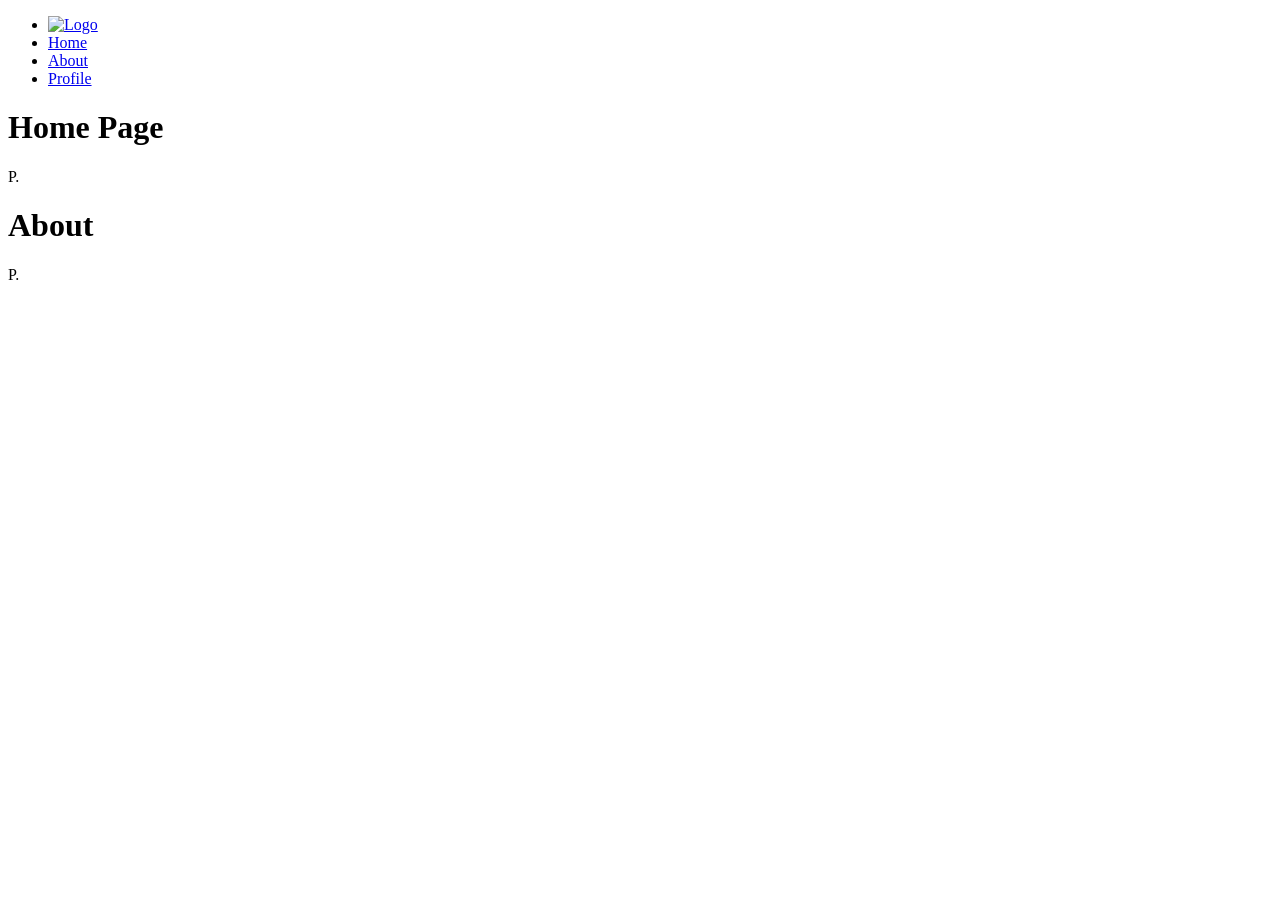
==== index.html @ 62bc52c0 "add profile" ====
<!DOCTYPE html>
<html lang="en">
<head>
    <meta charset="UTF-8">
    <meta name="viewport" content="width=device-width, initial-scale=1.0">
    <title>index</title>
</head>
<body>
    <nav>
        <ul>
            <li><a href="index.html">
                <img src="#" alt="Logo">
            </a></li>
            <li><a href="#home">Home</a></li>
            <li><a href="#about">About</a></li>
            <li><a href="profile.html">Profile</a></li>
        </ul>
    </nav>
    <div id="home">
        <h1>Home Page</h1>
        <p>P.</p>
    </div>
    <div id="about">
        <h1>About</h1>
        <p>P.</p>
    </div>
</body>
</html>
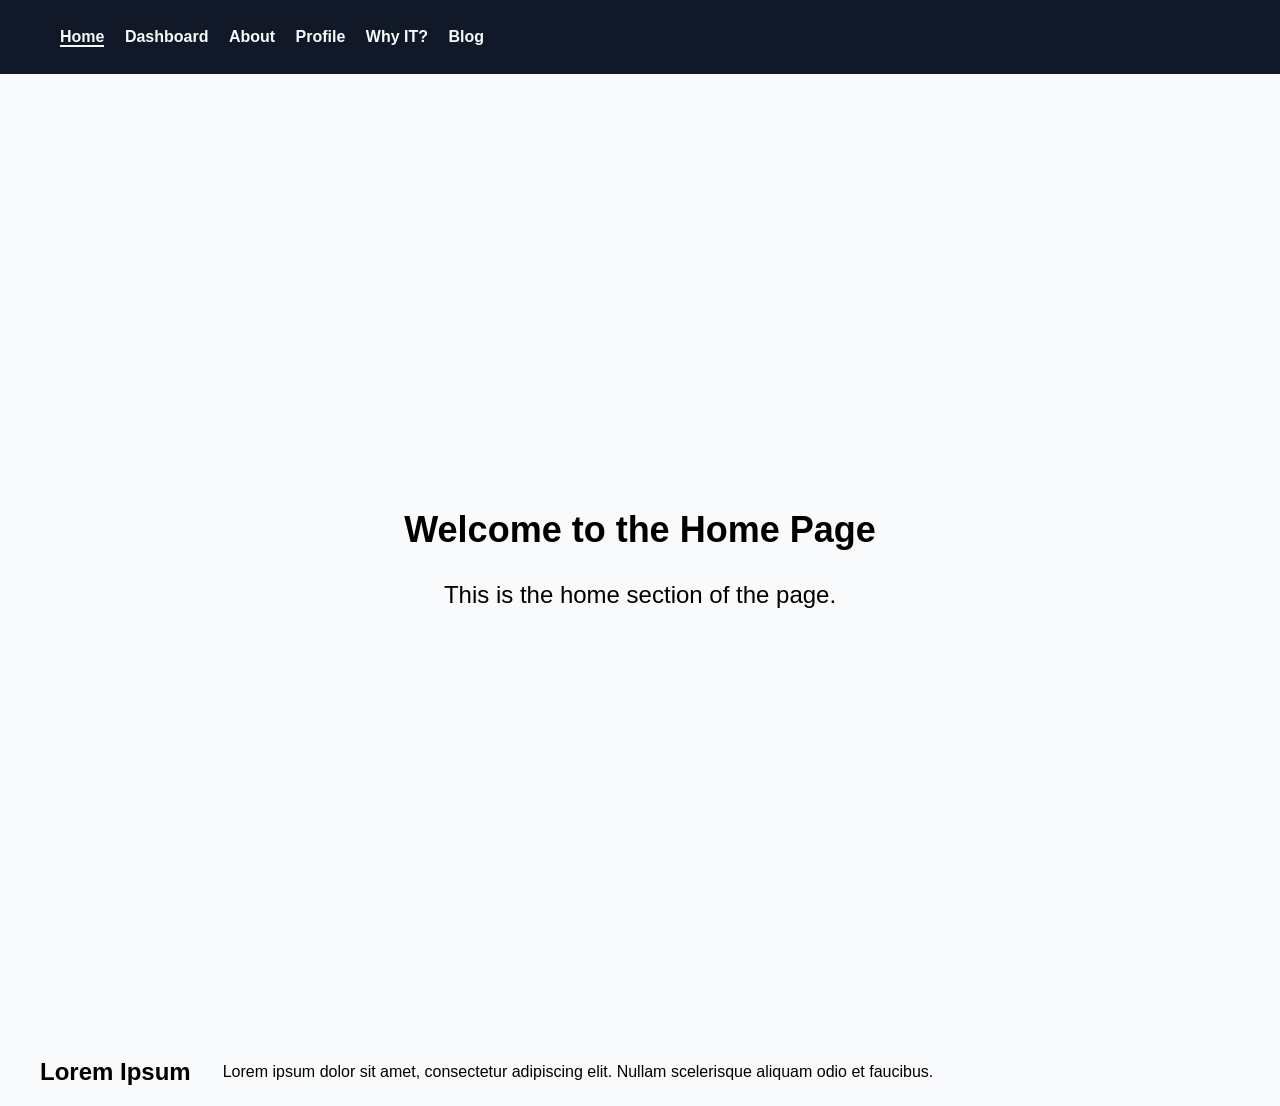
==== commit 6f4bd99e: "add about, blog, dashboard, why-it" ====
--- a/index.html
+++ b/index.html
@@ -3,26 +3,31 @@
 <head>
     <meta charset="UTF-8">
     <meta name="viewport" content="width=device-width, initial-scale=1.0">
-    <title>index</title>
+    <title>Home</title>
+    <link rel="stylesheet" href="assets/css/style.css">
 </head>
 <body>
     <nav>
         <ul>
-            <li><a href="index.html">
-                <img src="#" alt="Logo">
-            </a></li>
-            <li><a href="#home">Home</a></li>
-            <li><a href="#about">About</a></li>
-            <li><a href="profile.html">Profile</a></li>
+            <li><a class="active" href="index.html">Home</a></li>
+            <li><a class="" href="dashboard.html">Dashboard</a></li>
+            <li><a class="" href="about.html">About</a></li>
+            <li><a class="" href="profile.html">Profile</a></li>
+            <li><a class="" href="why-it.html">Why IT?</a></li>
+            <li><a class="" href="blog.html">Blog</a></li>
         </ul>
     </nav>
-    <div id="home">
-        <h1>Home Page</h1>
-        <p>P.</p>
-    </div>
-    <div id="about">
-        <h1>About</h1>
-        <p>P.</p>
-    </div>
+
+    <section id="home">
+        <h1>Welcome to the Home Page</h1>
+        <p>This is the home section of the page.</p>
+    </section>
+
+    <section>
+        <div class="content">
+            <h2>Lorem Ipsum</h2>
+            <p>Lorem ipsum dolor sit amet, consectetur adipiscing elit. Nullam scelerisque aliquam odio et faucibus.</p>
+        </div>
+    </section>
 </body>
 </html>
--- a/assets/css/style.css
+++ b/assets/css/style.css
@@ -0,0 +1,204 @@
+:root{
+    --header-font-h1-size: 2rem;
+    --header-font-p-size: 1rem;
+}
+
+body {
+    margin: 0;
+    font-family: Arial, sans-serif;
+    padding: 0;
+    background-color: #f9fafb;
+}
+
+.container {
+    max-width: 1200px;
+    margin: 0 auto;
+    padding: 1rem;
+}
+
+/* Navigation */
+nav {
+    position: sticky;
+    top: 0;
+    align-items: center;
+    justify-content: space-between;
+    gap: 1rem;
+    padding: 0.75rem 1.25rem;
+    background: #111827;
+    color: #f9fafb;
+    list-style: none;
+}
+
+nav li {
+    display: inline-block;
+    margin-right: 1rem;
+}
+
+nav a {
+    color: #f9fafb;
+    text-decoration: none;
+    font-weight: 600;
+    transition: opacity 0.2s ease;
+}
+
+nav a:hover {
+    color: #f9fafb;
+    opacity: 0.8;
+}
+
+nav a.active {
+    color: #f9fafb;
+    font-weight: bold;
+    border-bottom: 2px solid #f9fafb;
+}
+
+/* Home  */
+#home {
+    background: url(https://placehold.co/600x400/grey/white) no-repeat center center/cover;
+    height: 100vh;
+    padding: 2rem;
+    font-size: 1.5rem;
+    text-align: center;
+    align-content: center;
+}
+
+/* Dashboard */
+#dashboard {
+    padding: 2rem;
+}
+.dashboard-header h1 {
+    font-size: var(--header-font-h1-size);
+    font-weight: bold;
+    color: #111827;
+}
+
+.dashboard-header p {
+    font-size: var(--header-font-p-size);
+    color: #4b5563;
+}
+
+table {
+    width: 100%;
+    border-spacing: 2px;
+    border-collapse: separate;
+    box-sizing: border-box; 
+    margin-top: 1rem;
+}
+thead th {
+    background-color: #2d4157;
+    color: #f9fafb;
+    padding: 0.75rem;
+    text-align: left;
+    font-weight: bold;
+}
+tbody td {
+    background-color: #f9fafb;
+    color: #111827;
+    padding: 0.75rem;
+    border-top: 1px solid #e5e7eb;
+}
+
+#progressbar {
+  background-color: black;
+  border-radius: 13px;
+  padding: 1.5px;
+}
+
+#progressbar>div {
+  background-color: rgb(255, 47, 0);
+  width: 0%;
+  height: 15px;
+  border-radius: 13px;
+}
+
+/* About */
+.content {
+    max-width: 1200px;
+    margin: 0 auto;
+    display: flex;
+    align-items: center;
+    gap: 2rem;
+}
+
+.about-image {
+    flex: 0 0 calc(50% - 1rem);
+    width: 100%;
+    height: auto;
+    border-radius: 2.5rem;
+    box-shadow: 0 4px 6px rgba(0, 0, 0, 0.1);
+}
+
+.about-me {
+    flex: 0 0 calc(50% - 1rem);
+    font-size: 1.125rem;
+    line-height: 1.75rem;
+    color: #4b5563;
+}
+
+/* Blog */
+#blog {
+    padding: 2rem;
+}
+
+.blog-header {
+    text-align: center;
+    margin-bottom: 2rem;
+}
+
+.blog-header h1 {
+    font-size: var(--header-font-h1-size);
+    font-weight: bold;
+    color: #111827;
+}
+
+.blog-header p {
+    font-size: var(--header-font-p-size);
+    color: #4b5563;
+}
+
+.blog-grid {
+    display: grid;
+    grid-template-columns: repeat(auto-fill, minmax(300px, 1fr));
+    gap: 2rem;
+    margin-top: 2rem;
+}
+
+.blog-post {
+    background-color: #fff;
+    border-radius: 0.75rem;
+    overflow: hidden;
+    box-shadow: 0 16px 32px rgba(0, 0, 0, 0.12);
+    padding: 1.5rem;
+    display: flex;
+    flex-direction: column;
+}
+
+.post-meta {
+    display: flex;
+    gap: 1rem;
+    margin-bottom: 1rem;
+    align-items: center;
+}
+
+.post-date {
+    font-size: 0.875rem;
+    color: #6b7280;
+    font-weight: 500;
+}
+
+.blog-post h2 {
+    font-size: 1.375rem;
+    font-weight: 700;
+    color: #111827;
+    margin: 0 0 0.75rem 0;
+    line-height: 1.4;
+}
+
+.post-excerpt {
+    color: #4b5563;
+    font-size: 0.95rem;
+    line-height: 1.6;
+    margin-bottom: 1.5rem;
+    flex-grow: 1;
+}
+
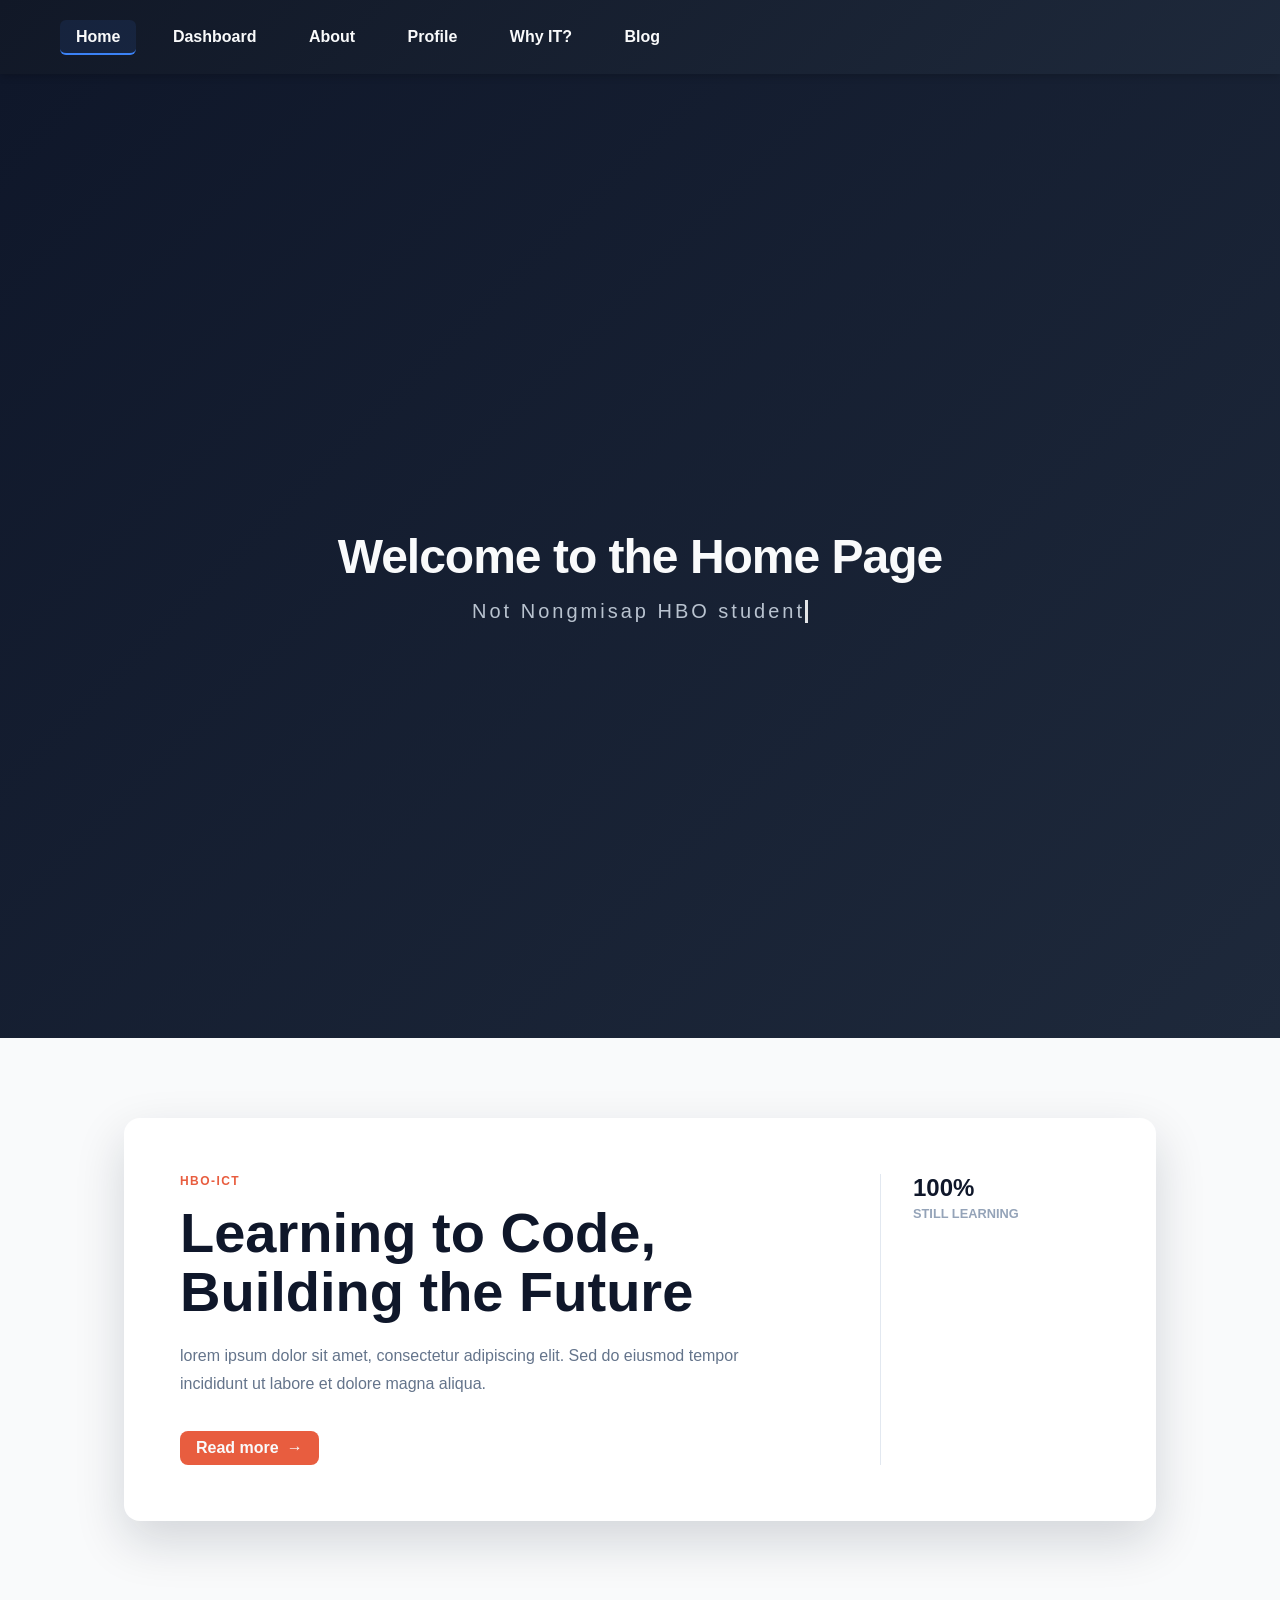
==== commit 46ba5ba0: "update ver.1.2" ====
--- a/index.html
+++ b/index.html
@@ -1,11 +1,13 @@
 <!DOCTYPE html>
 <html lang="en">
+
 <head>
     <meta charset="UTF-8">
     <meta name="viewport" content="width=device-width, initial-scale=1.0">
     <title>Home</title>
     <link rel="stylesheet" href="assets/css/style.css">
 </head>
+
 <body>
     <nav>
         <ul>
@@ -20,14 +22,28 @@
 
     <section id="home">
         <h1>Welcome to the Home Page</h1>
-        <p>This is the home section of the page.</p>
+        <div class="typewriter">
+            <p>Not Nongmisap HBO student</p>
+        </div>
     </section>
 
-    <section>
-        <div class="content">
-            <h2>Lorem Ipsum</h2>
-            <p>Lorem ipsum dolor sit amet, consectetur adipiscing elit. Nullam scelerisque aliquam odio et faucibus.</p>
+    <section class="container">
+        <div class="home-content">
+            <div class="home-copy">
+                <p class="eyebrow">HBO-ICT</p>
+                <h2>Learning to Code, Building the Future</h2>
+                <p>lorem ipsum dolor sit amet, consectetur adipiscing elit. Sed do eiusmod tempor incididunt ut labore et dolore magna aliqua.</p>
+                <a href="about.html" class="btn">Read more<span aria-hidden="true">&#8594;</span></a>
+            </div>
+            <div class="home-stats" aria-label="Portfolio overview">
+
+                <div class="stat">
+                    <strong>100%</strong>
+                    <span>Still learning</span>
+                </div>
+            </div>
         </div>
     </section>
 </body>
+
 </html>
--- a/assets/css/style.css
+++ b/assets/css/style.css
@@ -1,19 +1,131 @@
-:root{
+:root {
     --header-font-h1-size: 2rem;
     --header-font-p-size: 1rem;
 }
 
 body {
     margin: 0;
-    font-family: Arial, sans-serif;
+    font-family: -apple-system, BlinkMacSystemFont, 'Segoe UI', 'Roboto', 'Oxygen', 'Ubuntu', 'Cantarell', sans-serif;
     padding: 0;
     background-color: #f9fafb;
+    color: #111827;
 }
 
 .container {
-    max-width: 1200px;
+    max-width: 1120px;
     margin: 0 auto;
-    padding: 1rem;
+    padding: 5rem 1.5rem;
+}
+
+.btn {
+    display: inline-block;
+    padding: 0.5rem 1rem;
+    background-color: #e85d3f;
+    color: #f9fafb;
+    text-decoration: none;
+    border-radius: 0.5rem;
+    font-weight: 700;
+    transition: transform 0.25s ease, background-color 0.25s ease;
+}
+
+.btn span {
+    display: inline-block;
+    margin-left: 0.5rem;
+    transition: transform 0.25s ease;
+}
+
+.btn:hover {
+    background-color: #c94a31;
+    transform: translateY(-2px);
+}
+
+.btn:hover span {
+    transform: translateX(4px);
+}
+
+.home-content {
+    background: #ffffff;
+    border-radius: 1rem;
+    box-shadow: 0 20px 50px rgba(15, 23, 42, 0.159);
+    display: grid;
+    grid-template-columns: minmax(0, 1fr) 220px;
+    gap: 4rem;
+    margin: 0 auto;
+    max-width: 920px;
+    padding: 3.5rem;
+}
+
+.home-copy {
+    max-width: 620px;
+}
+
+.eyebrow {
+    color: #e85d3f;
+    font-size: 0.75rem;
+    font-weight: 800;
+    letter-spacing: 0.12em;
+    margin: 0 0 1rem;
+    text-transform: uppercase;
+}
+
+.home-copy h2 {
+    color: #0f172a;
+    font-size: clamp(2rem, 5vw, 3.5rem);
+    line-height: 1.05;
+    margin: 0 0 1.25rem;
+}
+
+.home-copy > p:not(.eyebrow) {
+    color: #64748b;
+    line-height: 1.8;
+    margin: 0 0 2rem;
+}
+
+.home-stats {
+    align-self: stretch;
+    border-left: 1px solid #e2e8f0;
+    display: flex;
+    flex-direction: column;
+    justify-content: space-between;
+    padding-left: 2rem;
+}
+
+.stat {
+    display: flex;
+    flex-direction: column;
+    gap: 0.25rem;
+}
+
+.stat strong {
+    color: #0f172a;
+    font-size: 1.5rem;
+}
+
+.stat span {
+    color: #94a3b8;
+    font-size: 0.8rem;
+    font-weight: 700;
+    text-transform: uppercase;
+}
+
+@media (max-width: 700px) {
+    .container {
+        padding: 3rem 1rem;
+    }
+
+    .home-content {
+        grid-template-columns: 1fr;
+        gap: 2.5rem;
+        padding: 2rem;
+    }
+
+    .home-stats {
+        border-left: 0;
+        border-top: 1px solid #e2e8f0;
+        flex-direction: row;
+        gap: 1rem;
+        padding: 1.5rem 0 0;
+    }
 }
 
 /* Navigation */
@@ -24,9 +136,11 @@
     justify-content: space-between;
     gap: 1rem;
     padding: 0.75rem 1.25rem;
-    background: #111827;
+    background: linear-gradient(135deg, #111827 0%, #1e293b 100%);
     color: #f9fafb;
     list-style: none;
+    box-shadow: 0 2px 8px rgba(0, 0, 0, 0.2);
+    z-index: 100;
 }
 
 nav li {
@@ -38,101 +152,161 @@
     color: #f9fafb;
     text-decoration: none;
     font-weight: 600;
-    transition: opacity 0.2s ease;
+    transition: all 0.3s ease;
+    padding: 0.5rem 1rem;
+    border-radius: 0.375rem;
+    position: relative;
 }
 
 nav a:hover {
     color: #f9fafb;
-    opacity: 0.8;
+    background-color: rgba(59, 130, 246, 0.1);
+    transform: translateY(-2px);
 }
 
 nav a.active {
     color: #f9fafb;
     font-weight: bold;
-    border-bottom: 2px solid #f9fafb;
+    border-bottom: 2px solid #3b82f6;
+    background-color: rgba(59, 130, 246, 0.1);
 }
 
 /* Home  */
 #home {
-    background: url(https://placehold.co/600x400/grey/white) no-repeat center center/cover;
+    background: linear-gradient(135deg, #0f172a 0%, #1e293b 100%);
     height: 100vh;
     padding: 2rem;
     font-size: 1.5rem;
     text-align: center;
     align-content: center;
+    color: #f9fafb;
+    display: flex;
+    flex-direction: column;
+    justify-content: center;
+    align-items: center;
+}
+
+#home h1 {
+    font-size: 3rem;
+    font-weight: 700;
+    margin-bottom: 1rem;
+    letter-spacing: -1px;
+}
+
+#home p {
+    font-size: 1.25rem;
+    color: #cbd5e1;
+    opacity: 0.9;
+}
+
+.typewriter p{
+    overflow: hidden; 
+    border-right: .15em solid #f9fafb; 
+    white-space: nowrap; 
+    margin: 0 auto; 
+    letter-spacing: .15em; 
+        animation: typing 8.5s steps(40, end) infinite, blink-caret .75s step-end infinite;
+}
+@keyframes typing {
+    0% { width: 0 }
+    41.176% { width: 100% }
+    100% { width: 100% }
+}
+
+/* The typewriter cursor effect */
+@keyframes blink-caret {
+  from, to { border-color: transparent }
+  50% { border-color: rgb(63, 159, 188); }
 }
 
 /* Dashboard */
 #dashboard {
     padding: 2rem;
 }
+
 .dashboard-header h1 {
     font-size: var(--header-font-h1-size);
-    font-weight: bold;
-    color: #111827;
+    font-weight: 700;
+    color: #111827;
+    margin-bottom: 0.5rem;
+    letter-spacing: -0.5px;
 }
 
 .dashboard-header p {
     font-size: var(--header-font-p-size);
-    color: #4b5563;
+    color: #6b7280;
+    margin: 0;
 }
 
 table {
     width: 100%;
-    border-spacing: 2px;
+    border-spacing: 0;
     border-collapse: separate;
-    box-sizing: border-box; 
+    box-sizing: border-box;
     margin-top: 1rem;
-}
+    border-radius: 0.75rem;
+    overflow: hidden;
+    box-shadow: 0 4px 12px rgba(0, 0, 0, 0.08);
+}
+
 thead th {
-    background-color: #2d4157;
-    color: #f9fafb;
-    padding: 0.75rem;
+    background: #2d4157;
+    color: #f9fafb;
+    padding: 1rem 0.75rem;
     text-align: left;
-    font-weight: bold;
-}
+    font-weight: 600;
+    font-size: 0.95rem;
+    letter-spacing: 0.5px;
+}
+
 tbody td {
-    background-color: #f9fafb;
-    color: #111827;
-    padding: 0.75rem;
+    background-color: #f8fafc;
+    color: #111827;
+    padding: 1rem 0.75rem;
     border-top: 1px solid #e5e7eb;
+    transition: all 0.3s ease;
+}
+
+tbody tr {
+    transition: all 0.3s cubic-bezier(0.4, 0, 0.2, 1);
+}
+
+tbody tr:nth-child(even) td {
+    background-color: #f0f4f8;
+}
+
+tbody tr:hover td {
+    background-color: #dbeafe;
+    box-shadow: inset 0 0 0 1px none;
+}
+
+tbody tr:hover {
+    background-color: #dbeafe;
+    box-shadow: 0 4px 12px rgba(59, 130, 246, 0.15);
 }
 
 #progressbar {
-  background-color: black;
-  border-radius: 13px;
-  padding: 1.5px;
+    margin: 1.5rem auto;
+    background-color: rgb(61, 61, 61);
+    border-radius: 13px;
+    padding: 1.5px;
 }
 
 #progressbar>div {
-  background-color: rgb(255, 47, 0);
-  width: 0%;
-  height: 15px;
-  border-radius: 13px;
+    background-color: rgb(255, 47, 0);
+    width: 0%;
+    height: 15px;
+    border-radius: 13px;
 }
 
 /* About */
 .content {
+    font: roboto;
     max-width: 1200px;
     margin: 0 auto;
     display: flex;
     align-items: center;
     gap: 2rem;
-}
-
-.about-image {
-    flex: 0 0 calc(50% - 1rem);
-    width: 100%;
-    height: auto;
-    border-radius: 2.5rem;
-    box-shadow: 0 4px 6px rgba(0, 0, 0, 0.1);
-}
-
-.about-me {
-    flex: 0 0 calc(50% - 1rem);
-    font-size: 1.125rem;
-    line-height: 1.75rem;
-    color: #4b5563;
 }
 
 /* Blog */
@@ -202,3 +376,19 @@
     flex-grow: 1;
 }
 
+/* Profile */
+
+.profile-image {
+    flex: 0 0 calc(50% - 1rem);
+    width: 100%;
+    height: auto;
+    border-radius: 2.5rem;
+    box-shadow: 0 4px 6px rgba(0, 0, 0, 0.1);
+}
+
+.profile-me {
+    flex: 0 0 calc(50% - 1rem);
+    font-size: 1.125rem;
+    line-height: 1.75rem;
+    color: #4b5563;
+}
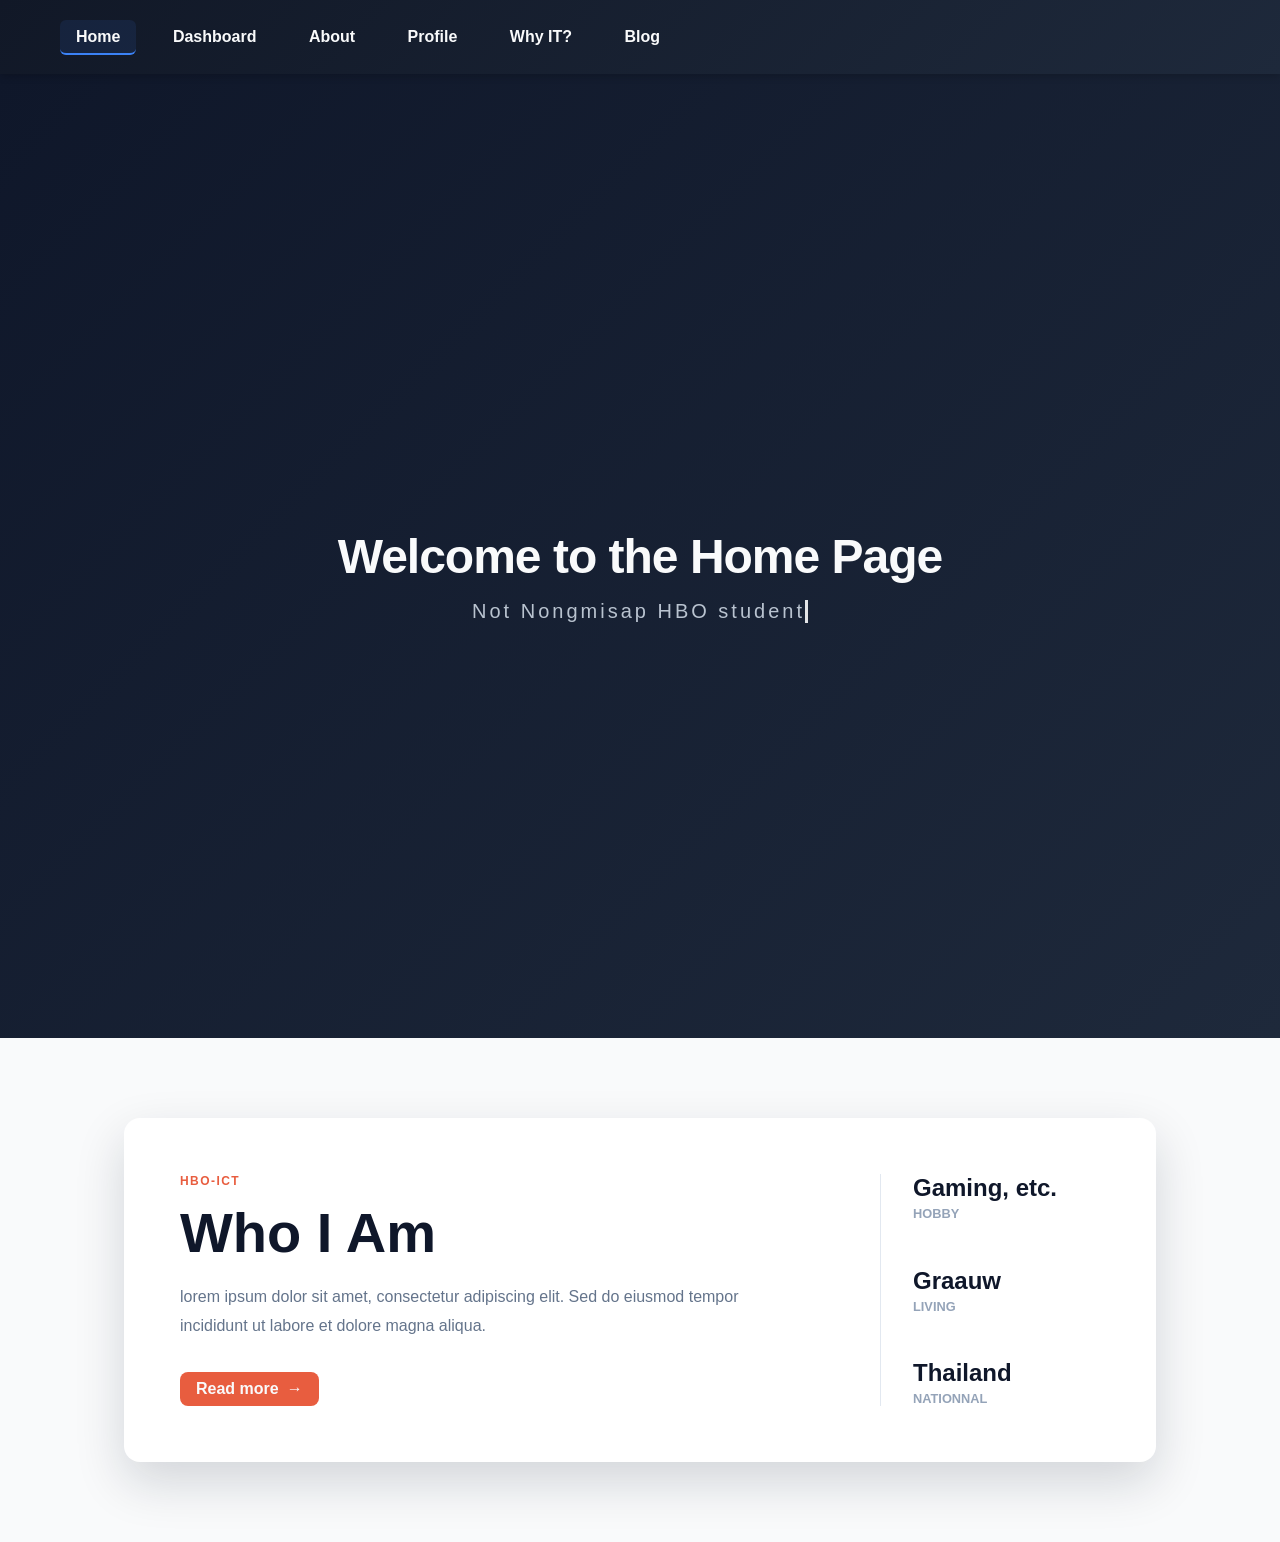
==== commit b7e6a5bd: "update animation and flexbox" ====
--- a/index.html
+++ b/index.html
@@ -31,15 +31,23 @@
         <div class="home-content">
             <div class="home-copy">
                 <p class="eyebrow">HBO-ICT</p>
-                <h2>Learning to Code, Building the Future</h2>
+                <h2>Who I Am</h2>
                 <p>lorem ipsum dolor sit amet, consectetur adipiscing elit. Sed do eiusmod tempor incididunt ut labore et dolore magna aliqua.</p>
                 <a href="about.html" class="btn">Read more<span aria-hidden="true">&#8594;</span></a>
             </div>
             <div class="home-stats" aria-label="Portfolio overview">
 
                 <div class="stat">
-                    <strong>100%</strong>
-                    <span>Still learning</span>
+                    <strong>Gaming, etc.</strong>
+                    <span>Hobby</span>
+                </div>
+                <div class="stat">
+                    <strong>Graauw</strong>
+                    <span>Living</span>
+                </div>
+                <div class="stat">
+                    <strong>Thailand</strong>
+                    <span>Nationnal</span>
                 </div>
             </div>
         </div>
--- a/assets/css/style.css
+++ b/assets/css/style.css
@@ -391,4 +391,214 @@
     font-size: 1.125rem;
     line-height: 1.75rem;
     color: #4b5563;
+}
+
+/* Why IT */
+#why-it {
+    max-width: 1120px;
+}
+
+.why-hero {
+    align-items: end;
+    background: #102a43;
+    border-radius: 1rem;
+    color: #f8fafc;
+    display: grid;
+    grid-template-columns: minmax(0, 1fr) 280px;
+    gap: 3rem;
+    overflow: hidden;
+    padding: clamp(2rem, 6vw, 5rem);
+    position: relative;
+}
+
+.why-hero::after {
+    background: #e85d3f;
+    content: '';
+    height: 180px;
+    position: absolute;
+    right: -50px;
+    top: -55px;
+    transform: rotate(28deg);
+    width: 130px;
+}
+
+.why-hero-copy {
+    max-width: 650px;
+    position: relative;
+    z-index: 1;
+}
+
+.why-hero .eyebrow,
+.why-next .eyebrow {
+    color: #ff987f;
+}
+
+.why-hero h1 {
+    font-size: clamp(3.25rem, 9vw, 6.5rem);
+    letter-spacing: -0.06em;
+    line-height: 0.9;
+    margin: 0 0 1.75rem;
+}
+
+.why-intro {
+    color: #d8e4ef;
+    font-size: clamp(1.1rem, 2vw, 1.35rem);
+    line-height: 1.7;
+    margin: 0 0 2rem;
+    max-width: 600px;
+}
+
+.why-hero .btn {
+    background: #f8fafc;
+    color: #102a43;
+}
+
+.why-hero .btn:hover {
+    background: #ff987f;
+    color: #102a43;
+}
+
+.why-hero-mark {
+    align-items: center;
+    border-left: 1px solid rgba(216, 228, 239, 0.3);
+    display: flex;
+    flex-direction: column;
+    justify-content: center;
+    min-height: 230px;
+    position: relative;
+    z-index: 1;
+}
+
+.mark-bracket {
+    color: #ff987f;
+    font-family: 'Courier New', monospace;
+    font-size: clamp(3rem, 8vw, 5.5rem);
+    font-weight: 700;
+    line-height: 1;
+}
+
+.mark-label {
+    color: #9fb3c8;
+    font-family: 'Courier New', monospace;
+    font-size: 0.75rem;
+    letter-spacing: 0.08em;
+    margin-top: 1rem;
+    text-transform: uppercase;
+}
+
+.why-reasons {
+    padding: 5rem 0 4rem;
+}
+
+.section-heading {
+    align-items: end;
+    display: flex;
+    justify-content: space-between;
+    gap: 2rem;
+    margin-bottom: 2rem;
+}
+
+.section-heading .eyebrow {
+    margin-bottom: 0.25rem;
+}
+
+.section-heading h2,
+.why-next h2 {
+    color: #102a43;
+    font-size: clamp(1.75rem, 4vw, 2.5rem);
+    letter-spacing: -0.04em;
+    line-height: 1.1;
+    margin: 0;
+}
+
+.reason-grid {
+    display: grid;
+    grid-template-columns: repeat(3, 1fr);
+    gap: 1rem;
+}
+
+.reason-card {
+    background: #ffffff;
+    border-top: 4px solid #e85d3f;
+    box-shadow: 0 12px 30px rgba(15, 23, 42, 0.09);
+    padding: 1.75rem;
+    transition: transform 0.25s ease, box-shadow 0.25s ease;
+}
+
+.reason-card:hover {
+    box-shadow: 0 18px 36px rgba(15, 23, 42, 0.14);
+    transform: translateY(-5px);
+}
+
+.reason-number {
+    color: #e85d3f;
+    font-family: 'Courier New', monospace;
+    font-size: 0.8rem;
+    font-weight: 700;
+}
+
+.reason-card h3 {
+    color: #102a43;
+    font-size: 1.3rem;
+    margin: 2.5rem 0 0.75rem;
+}
+
+.reason-card p,
+.why-next > p {
+    color: #52677d;
+    line-height: 1.7;
+    margin: 0;
+}
+
+.why-next {
+    align-items: center;
+    background: #dff2f0;
+    display: grid;
+    grid-template-columns: minmax(180px, 0.7fr) 1fr;
+    gap: 3rem;
+    padding: 2.5rem 3rem;
+}
+
+.why-next .eyebrow {
+    color: #15807b;
+    margin-bottom: 0.65rem;
+}
+
+@media (max-width: 700px) {
+    .why-hero {
+        grid-template-columns: 1fr;
+        gap: 2rem;
+        padding: 2rem;
+    }
+
+    .why-hero-mark {
+        border-left: 0;
+        border-top: 1px solid rgba(216, 228, 239, 0.3);
+        min-height: 150px;
+        padding-top: 1.5rem;
+    }
+
+    .why-reasons {
+        padding: 3.5rem 0;
+    }
+
+    .section-heading,
+    .why-next {
+        align-items: start;
+        grid-template-columns: 1fr;
+        display: grid;
+        gap: 1rem;
+    }
+
+    .reason-grid {
+        grid-template-columns: 1fr;
+    }
+
+    .reason-card h3 {
+        margin-top: 1.5rem;
+    }
+
+    .why-next {
+        padding: 2rem;
+    }
 }
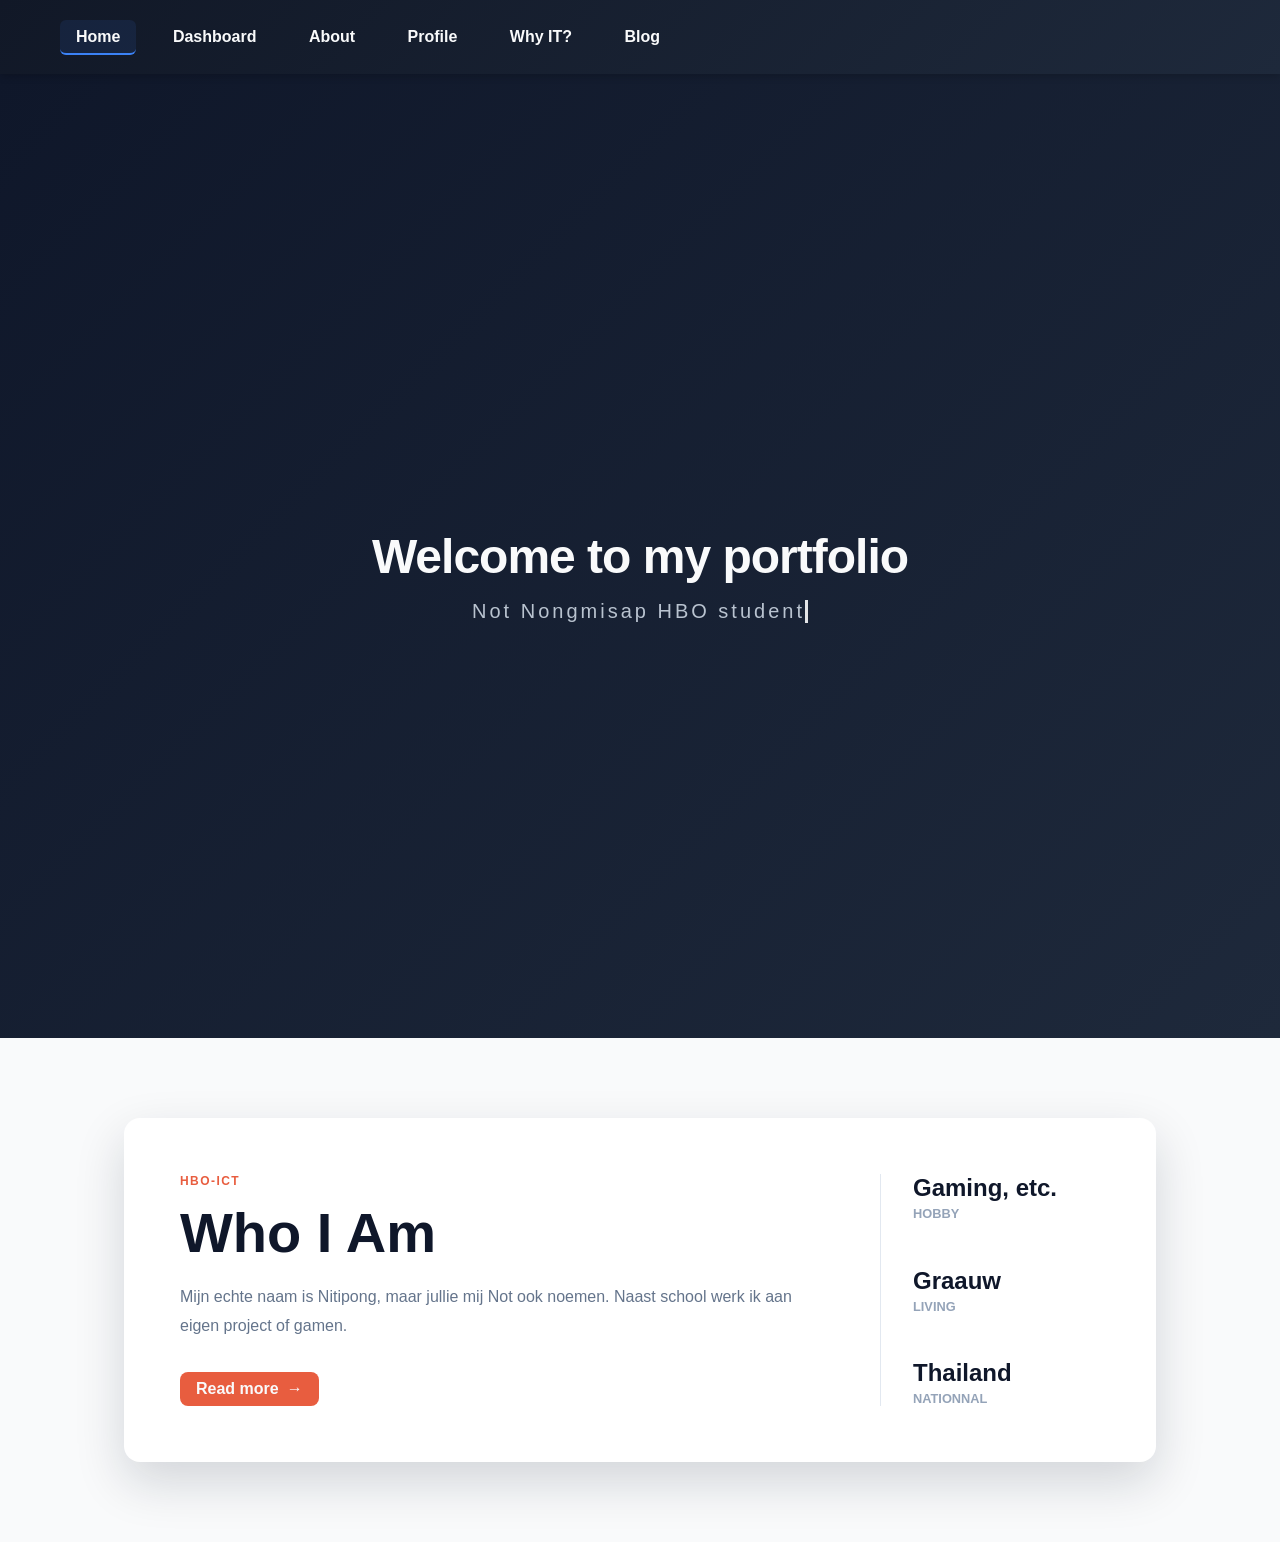
==== commit 28e75061: "update profile page" ====
--- a/index.html
+++ b/index.html
@@ -4,7 +4,7 @@
 <head>
     <meta charset="UTF-8">
     <meta name="viewport" content="width=device-width, initial-scale=1.0">
-    <title>Home</title>
+    <title>Home | Not Nongmisap</title>
     <link rel="stylesheet" href="assets/css/style.css">
 </head>
 
@@ -21,7 +21,7 @@
     </nav>
 
     <section id="home">
-        <h1>Welcome to the Home Page</h1>
+        <h1>Welcome to my portfolio</h1>
         <div class="typewriter">
             <p>Not Nongmisap HBO student</p>
         </div>
@@ -32,7 +32,7 @@
             <div class="home-copy">
                 <p class="eyebrow">HBO-ICT</p>
                 <h2>Who I Am</h2>
-                <p>lorem ipsum dolor sit amet, consectetur adipiscing elit. Sed do eiusmod tempor incididunt ut labore et dolore magna aliqua.</p>
+                <p>Mijn echte naam is Nitipong, maar jullie mij Not ook noemen. Naast school werk ik aan eigen project of gamen.</p>
                 <a href="about.html" class="btn">Read more<span aria-hidden="true">&#8594;</span></a>
             </div>
             <div class="home-stats" aria-label="Portfolio overview">
--- a/assets/css/style.css
+++ b/assets/css/style.css
@@ -43,89 +43,30 @@
     transform: translateX(4px);
 }
 
-.home-content {
-    background: #ffffff;
-    border-radius: 1rem;
-    box-shadow: 0 20px 50px rgba(15, 23, 42, 0.159);
-    display: grid;
-    grid-template-columns: minmax(0, 1fr) 220px;
-    gap: 4rem;
-    margin: 0 auto;
-    max-width: 920px;
-    padding: 3.5rem;
-}
-
-.home-copy {
-    max-width: 620px;
-}
-
-.eyebrow {
-    color: #e85d3f;
-    font-size: 0.75rem;
-    font-weight: 800;
-    letter-spacing: 0.12em;
-    margin: 0 0 1rem;
-    text-transform: uppercase;
-}
-
-.home-copy h2 {
-    color: #0f172a;
-    font-size: clamp(2rem, 5vw, 3.5rem);
-    line-height: 1.05;
-    margin: 0 0 1.25rem;
-}
-
-.home-copy > p:not(.eyebrow) {
-    color: #64748b;
-    line-height: 1.8;
-    margin: 0 0 2rem;
-}
-
-.home-stats {
-    align-self: stretch;
-    border-left: 1px solid #e2e8f0;
-    display: flex;
-    flex-direction: column;
-    justify-content: space-between;
-    padding-left: 2rem;
-}
-
-.stat {
-    display: flex;
-    flex-direction: column;
-    gap: 0.25rem;
-}
-
-.stat strong {
-    color: #0f172a;
-    font-size: 1.5rem;
-}
-
-.stat span {
-    color: #94a3b8;
-    font-size: 0.8rem;
+.btn-secondary {
+    display: inline-block;
+    padding: 0.5rem 1rem;
+    background-color: #0878b4;
+    color: #f9fafb;
+    text-decoration: none;
+    border-radius: 0.5rem;
     font-weight: 700;
-    text-transform: uppercase;
-}
-
-@media (max-width: 700px) {
-    .container {
-        padding: 3rem 1rem;
-    }
-
-    .home-content {
-        grid-template-columns: 1fr;
-        gap: 2.5rem;
-        padding: 2rem;
-    }
-
-    .home-stats {
-        border-left: 0;
-        border-top: 1px solid #e2e8f0;
-        flex-direction: row;
-        gap: 1rem;
-        padding: 1.5rem 0 0;
-    }
+    transition: transform 0.25s ease, background-color 0.25s ease;;
+}
+
+.btn-secondary span {
+    display: inline-block;
+    margin-left: 0.5rem;
+    transition: transform 0.25s ease;
+}
+
+.btn-secondary:hover {
+    background-color: #065a8c;
+    transform: translateY(-2px);
+}
+
+.btn-secondary:hover span {
+    transform: translateX(-4px);
 }
 
 /* Navigation */
@@ -219,6 +160,91 @@
   50% { border-color: rgb(63, 159, 188); }
 }
 
+.home-content {
+    background: #ffffff;
+    border-radius: 1rem;
+    box-shadow: 0 20px 50px rgba(15, 23, 42, 0.159);
+    display: grid;
+    grid-template-columns: minmax(0, 1fr) 220px;
+    gap: 4rem;
+    margin: 0 auto;
+    max-width: 920px;
+    padding: 3.5rem;
+}
+
+.home-copy {
+    max-width: 620px;
+}
+
+.eyebrow {
+    color: #e85d3f;
+    font-size: 0.75rem;
+    font-weight: 800;
+    letter-spacing: 0.12em;
+    margin: 0 0 1rem;
+    text-transform: uppercase;
+}
+
+.home-copy h2 {
+    color: #0f172a;
+    font-size: clamp(2rem, 5vw, 3.5rem);
+    line-height: 1.05;
+    margin: 0 0 1.25rem;
+}
+
+.home-copy > p:not(.eyebrow) {
+    color: #64748b;
+    line-height: 1.8;
+    margin: 0 0 2rem;
+}
+
+.home-stats {
+    align-self: stretch;
+    border-left: 1px solid #e2e8f0;
+    display: flex;
+    flex-direction: column;
+    justify-content: space-between;
+    padding-left: 2rem;
+}
+
+.stat {
+    display: flex;
+    flex-direction: column;
+    gap: 0.25rem;
+}
+
+.stat strong {
+    color: #0f172a;
+    font-size: 1.5rem;
+}
+
+.stat span {
+    color: #94a3b8;
+    font-size: 0.8rem;
+    font-weight: 700;
+    text-transform: uppercase;
+}
+
+@media (max-width: 700px) {
+    .container {
+        padding: 3rem 1rem;
+    }
+
+    .home-content {
+        grid-template-columns: 1fr;
+        gap: 2.5rem;
+        padding: 2rem;
+    }
+
+    .home-stats {
+        border-left: 0;
+        border-top: 1px solid #e2e8f0;
+        flex-direction: row;
+        gap: 1rem;
+        padding: 1.5rem 0 0;
+    }
+}
+
 /* Dashboard */
 #dashboard {
     padding: 2rem;
@@ -292,7 +318,7 @@
     padding: 1.5px;
 }
 
-#progressbar>div {
+#progressbarGrade {
     background-color: rgb(255, 47, 0);
     width: 0%;
     height: 15px;
@@ -300,13 +326,38 @@
 }
 
 /* About */
-.content {
-    font: roboto;
+.about-content {
+    background: #102a43;
+    font-size: 1.125rem;
+    color: #f8fafc;
+    border-radius: 1rem;
+    padding: clamp(2rem, 6vw, 5rem);
     max-width: 1200px;
     margin: 0 auto;
     display: flex;
     align-items: center;
     gap: 2rem;
+    flex-direction: row;
+}
+
+.about-image {
+    flex: 0 0 calc(50% - 1rem);
+    width: 100%;
+    height: 450px;
+    border-radius: 2.5rem;
+    box-shadow: 0 4px 6px rgba(0, 0, 0, 0.1);
+}
+
+@media screen and (max-width: 768px) {
+    .about-content {
+        flex-direction: column;
+    }
+
+    .about-image {
+        flex: 0 0 auto;
+        height: 500px;
+        width: 100%;
+    }
 }
 
 /* Blog */
@@ -376,30 +427,94 @@
     flex-grow: 1;
 }
 
+@media (max-width: 700px) {
+    .blog-grid {
+        grid-template-columns: 100%;
+    }
+}
+/* Goals */
+
+
+
 /* Profile */
 
-.profile-image {
-    flex: 0 0 calc(50% - 1rem);
-    width: 100%;
-    height: auto;
-    border-radius: 2.5rem;
-    box-shadow: 0 4px 6px rgba(0, 0, 0, 0.1);
-}
-
-.profile-me {
-    flex: 0 0 calc(50% - 1rem);
-    font-size: 1.125rem;
-    line-height: 1.75rem;
-    color: #4b5563;
-}
-
-/* Why IT */
+#profile {
+    max-width: 960px;
+}
+
+.profile-hero {
+    background: linear-gradient(135deg, #102a43, #173f5f);
+    border-left: 5px solid #e85d3f;
+    border-radius: 0.75rem;
+    box-shadow: 0 18px 40px rgba(15, 23, 42, 0.16);
+    display: block;
+    margin: 2rem 0;
+    padding: clamp(2rem, 5vw, 4rem);
+}
+
+.profile-hero h1 {
+    color: #ffffff;
+    font-size: clamp(2rem, 5vw, 3.5rem);
+    line-height: 1;
+    margin: 0 0 1.25rem;
+}
+
+.profile-experience,
+.profile-hero-copy {
+    max-width: 700px;
+}
+
+.profile-experience > div:not(.home-stats),
+.profile-intro {
+    color: #d8e4ef;
+    font-size: 1.1rem;
+    line-height: 1.8;
+}
+
+.profile-hero + .profile-hero {
+    background: #ffffff;
+    border-left: 5px solid #0878b4;
+    color: #111827;
+}
+
+.profile-hero + .profile-hero h1 {
+    color: #102a43;
+}
+
+.profile-hero + .profile-hero .profile-intro {
+    color: #526579;
+}
+
+.profile-hero .home-stats {
+    border-left: 0;
+    display: flex;
+    flex-direction: row;
+    gap: 3rem;
+    margin-top: 2.5rem;
+    padding: 1.5rem 0 0;
+    border-top: 1px solid rgba(216, 228, 239, 0.3);
+}
+
+.profile-hero .stat b {
+    color: #ffffff;
+}
+
+@media (max-width: 700px) {
+    .profile-hero .home-stats {
+        align-items: flex-start;
+        flex-direction: column;
+        gap: 1rem;
+    }
+}
+
+
+
+/* Why-IT */
 #why-it {
     max-width: 1120px;
 }
 
 .why-hero {
-    align-items: end;
     background: #102a43;
     border-radius: 1rem;
     color: #f8fafc;
@@ -411,17 +526,6 @@
     position: relative;
 }
 
-.why-hero::after {
-    background: #e85d3f;
-    content: '';
-    height: 180px;
-    position: absolute;
-    right: -50px;
-    top: -55px;
-    transform: rotate(28deg);
-    width: 130px;
-}
-
 .why-hero-copy {
     max-width: 650px;
     position: relative;
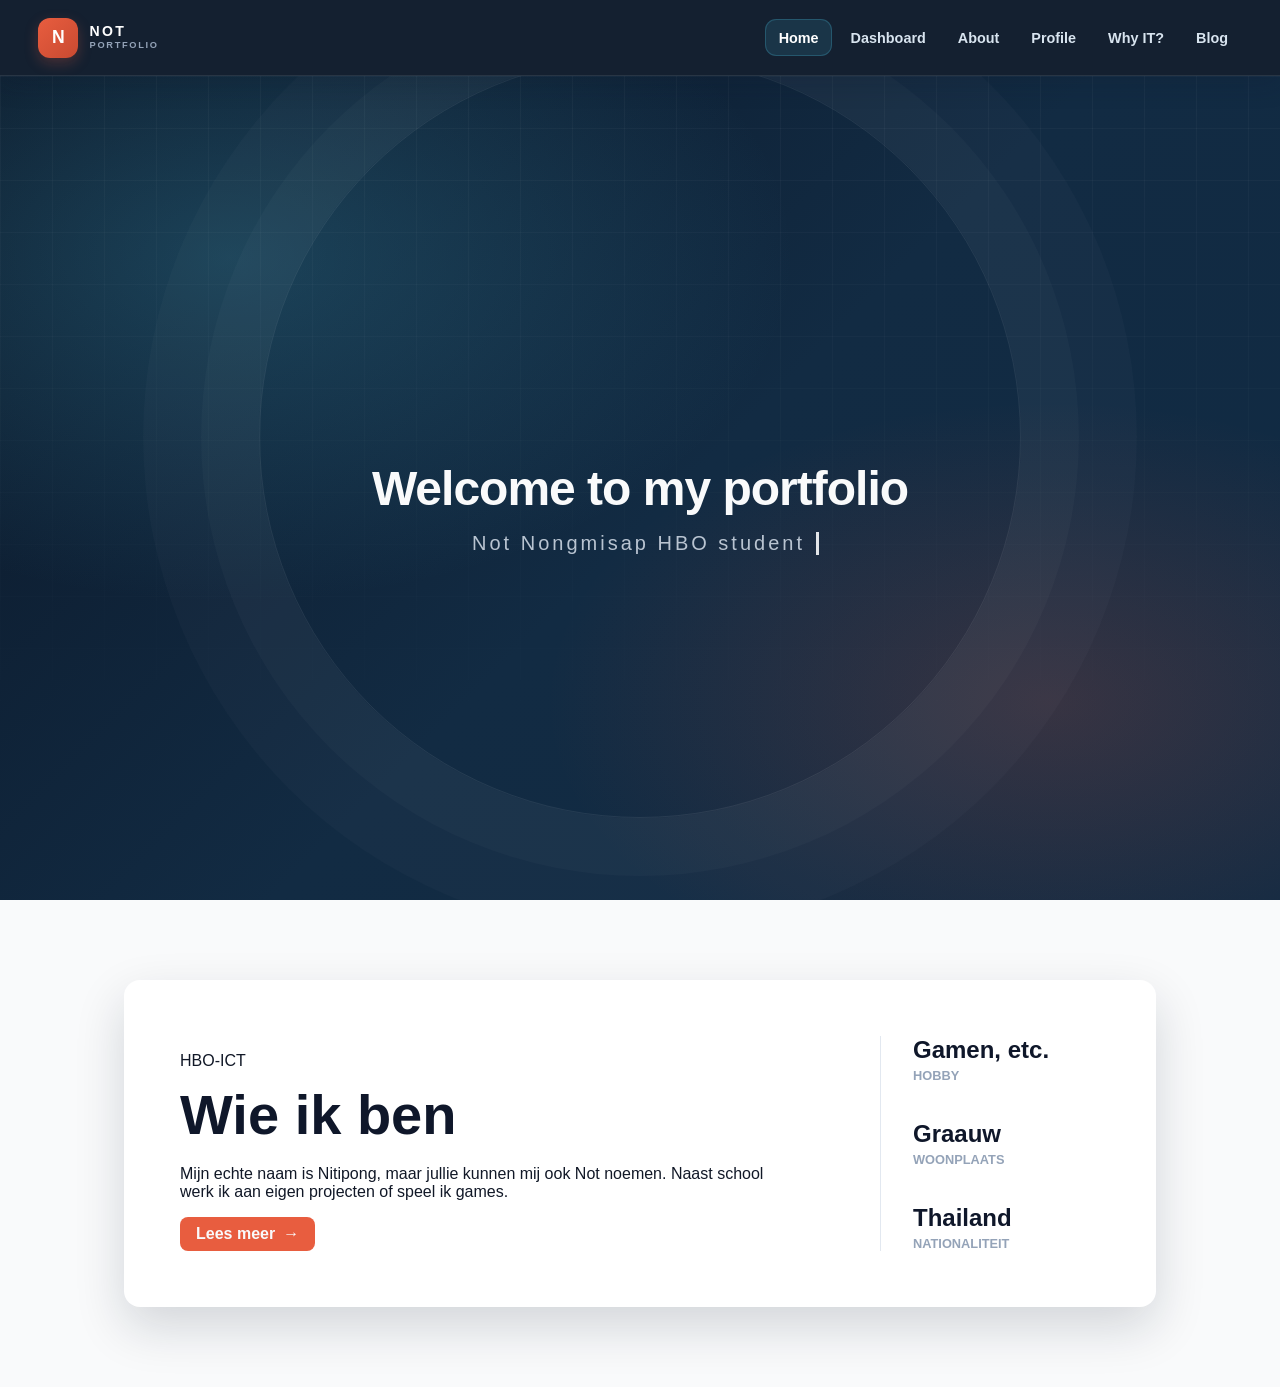
==== commit 48884e52: "Update portfolio website Co-authored-by: Copilot <223556219+Copilot@users.noreply.github.com>" ====
--- a/index.html
+++ b/index.html
@@ -1,22 +1,32 @@
 <!DOCTYPE html>
-<html lang="en">
+<html lang="nl">
 
 <head>
     <meta charset="UTF-8">
     <meta name="viewport" content="width=device-width, initial-scale=1.0">
     <title>Home | Not Nongmisap</title>
     <link rel="stylesheet" href="assets/css/style.css">
+    <script src="assets/js/nav.js" defer></script>
 </head>
 
 <body>
-    <nav>
-        <ul>
-            <li><a class="active" href="index.html">Home</a></li>
-            <li><a class="" href="dashboard.html">Dashboard</a></li>
-            <li><a class="" href="about.html">About</a></li>
-            <li><a class="" href="profile.html">Profile</a></li>
-            <li><a class="" href="why-it.html">Why IT?</a></li>
-            <li><a class="" href="blog.html">Blog</a></li>
+    <nav aria-label="Hoofdnavigatie">
+        <a class="nav-brand" href="index.html">
+            <span class="nav-brand-mark" aria-hidden="true">N</span>
+            <span class="nav-brand-copy"><strong>NOT</strong><small>PORTFOLIO</small></span>
+        </a>
+        <button class="nav-toggle" type="button" aria-expanded="false" aria-controls="nav-links" aria-label="Menu openen">
+            <span class="nav-toggle-bar" aria-hidden="true"></span>
+            <span class="nav-toggle-bar" aria-hidden="true"></span>
+            <span class="nav-toggle-bar" aria-hidden="true"></span>
+        </button>
+        <ul class="nav-links" id="nav-links">
+            <li><a class="active" aria-current="page" href="index.html">Home</a></li>
+            <li><a href="dashboard.html">Dashboard</a></li>
+            <li><a href="about.html">About</a></li>
+            <li><a href="profile.html">Profile</a></li>
+            <li><a href="why-it.html">Why IT?</a></li>
+            <li><a href="blog.html">Blog</a></li>
         </ul>
     </nav>
 
@@ -31,27 +41,27 @@
         <div class="home-content">
             <div class="home-copy">
                 <p class="eyebrow">HBO-ICT</p>
-                <h2>Who I Am</h2>
-                <p>Mijn echte naam is Nitipong, maar jullie mij Not ook noemen. Naast school werk ik aan eigen project of gamen.</p>
-                <a href="about.html" class="btn">Read more<span aria-hidden="true">&#8594;</span></a>
+                <h2>Wie ik ben</h2>
+                <p>Mijn echte naam is Nitipong, maar jullie kunnen mij ook Not noemen. Naast school werk ik aan eigen projecten of speel ik games.</p>
+                <a href="about.html" class="btn">Lees meer<span aria-hidden="true">&#8594;</span></a>
             </div>
-            <div class="home-stats" aria-label="Portfolio overview">
+            <div class="home-stats" aria-label="Portfolio overzicht">
 
                 <div class="stat">
-                    <strong>Gaming, etc.</strong>
+                    <strong>Gamen, etc.</strong>
                     <span>Hobby</span>
                 </div>
                 <div class="stat">
                     <strong>Graauw</strong>
-                    <span>Living</span>
+                    <span>Woonplaats</span>
                 </div>
                 <div class="stat">
                     <strong>Thailand</strong>
-                    <span>Nationnal</span>
+                    <span>Nationaliteit</span>
                 </div>
             </div>
         </div>
     </section>
 </body>
 
-</html>+</html>
--- a/assets/css/style.css
+++ b/assets/css/style.css
@@ -1,14 +1,70 @@
 :root {
     --header-font-h1-size: 2rem;
     --header-font-p-size: 1rem;
+    --container: 1120px;
+    --nav-height: 4.75rem;
+    --radius: 1rem;
+    --color-page-background: #f9fafb;
+    --color-white: #ffffff;
+    --color-surface-light: #f8fafc;
+    --color-surface-alt: #f0f4f8;
+    --color-surface-hover: #dbeafe;
+    --color-surface-teal: #dff2f0;
+    --color-text: #111827;
+    --color-text-dark: #0f172a;
+    --color-text-navy: #102a43;
+    --color-text-muted: #4b5563;
+    --color-text-muted-light: #6b7280;
+    --color-text-slate-light: #64748b;
+    --color-text-slate: #526579;
+    --color-text-light: #cbd5e1;
+    --color-text-lightest: #d8e4ef;
+    --color-text-subtle: #94a3b8;
+    --color-border: #e2e8f0;
+    --color-border-light: #e5e7eb;
+    --color-accent: #e85d3f;
+    --color-accent-hover: #c94a31;
+    --color-accent-teal: #15807b;
+    --color-accent-blue: #3f9fbc;
+    --color-secondary: #0878b4;
+    --color-secondary-hover: #065a8c;
+    --color-blue: #3b82f6;
+    --color-bluegray: #2d4157;
+    --color-slate: #1e293b;
+    --color-slate-dark: #173f5f;
+    --color-gray-dark: #3d3d3d;
+    --color-red: #ff2f00;
+    --color-overlay: rgba(59, 130, 246, 0.1);
+    --color-secondary-glow: rgba(8, 120, 180, 0.07);
+    --color-border-light-overlay: rgba(216, 228, 239, 0.3);
+    --color-shadow-black: rgba(0, 0, 0, 0.2);
+    --color-shadow-black-soft: rgba(0, 0, 0, 0.08);
+    --color-shadow-black-medium: rgba(0, 0, 0, 0.1);
+    --color-shadow-black-strong: rgba(0, 0, 0, 0.12);
+    --color-shadow-navy: rgba(15, 23, 42, 0.159);
+    --color-shadow-navy-faint: rgba(15, 23, 42, 0.07);
+    --color-shadow-navy-soft: rgba(15, 23, 42, 0.09);
+    --color-shadow-navy-medium: rgba(15, 23, 42, 0.16);
+    --color-shadow-blue: rgba(59, 130, 246, 0.15);
 }
 
 body {
     margin: 0;
     font-family: -apple-system, BlinkMacSystemFont, 'Segoe UI', 'Roboto', 'Oxygen', 'Ubuntu', 'Cantarell', sans-serif;
     padding: 0;
-    background-color: #f9fafb;
-    color: #111827;
+    background-color: var(--color-page-background);
+    color: var(--color-text);
+}
+
+img {
+    max-width: 100%;
+    height: auto;
+}
+
+h1,
+h2,
+h3 {
+    overflow-wrap: break-word;
 }
 
 .container {
@@ -20,8 +76,8 @@
 .btn {
     display: inline-block;
     padding: 0.5rem 1rem;
-    background-color: #e85d3f;
-    color: #f9fafb;
+    background-color: var(--color-accent);
+    color: var(--color-page-background);
     text-decoration: none;
     border-radius: 0.5rem;
     font-weight: 700;
@@ -35,7 +91,7 @@
 }
 
 .btn:hover {
-    background-color: #c94a31;
+    background-color: var(--color-accent-hover);
     transform: translateY(-2px);
 }
 
@@ -46,8 +102,8 @@
 .btn-secondary {
     display: inline-block;
     padding: 0.5rem 1rem;
-    background-color: #0878b4;
-    color: #f9fafb;
+    background-color: var(--color-secondary);
+    color: var(--color-page-background);
     text-decoration: none;
     border-radius: 0.5rem;
     font-weight: 700;
@@ -61,7 +117,7 @@
 }
 
 .btn-secondary:hover {
-    background-color: #065a8c;
+    background-color: var(--color-secondary-hover);
     transform: translateY(-2px);
 }
 
@@ -73,97 +129,305 @@
 nav {
     position: sticky;
     top: 0;
+    z-index: 100;
+    display: flex;
+    box-sizing: border-box;
+    min-height: var(--nav-height);
     align-items: center;
     justify-content: space-between;
-    gap: 1rem;
-    padding: 0.75rem 1.25rem;
-    background: linear-gradient(135deg, #111827 0%, #1e293b 100%);
-    color: #f9fafb;
+    gap: 1.5rem;
+    padding: 0.65rem clamp(1rem, 3vw, 2.5rem);
+    border-bottom: 1px solid rgba(216, 228, 239, 0.1);
+    background: rgba(11, 23, 40, 0.96);
+    color: var(--color-page-background);
+    box-shadow: 0 8px 24px rgba(15, 23, 42, 0.18);
+    backdrop-filter: blur(16px);
+}
+
+.nav-brand {
+    display: inline-flex;
+    flex: 0 0 auto;
+    align-items: center;
+    gap: 0.7rem;
+    color: var(--color-white);
+    text-decoration: none;
+}
+
+.nav-brand-mark {
+    display: grid;
+    width: 2.5rem;
+    height: 2.5rem;
+    place-items: center;
+    border-radius: 0.75rem;
+    background: linear-gradient(135deg, var(--color-accent), var(--color-accent-hover));
+    box-shadow: 0 5px 14px rgba(232, 93, 63, 0.25);
+    color: var(--color-white);
+    font-size: 1.1rem;
+    font-weight: 850;
+}
+
+.nav-brand-copy {
+    display: grid;
+    gap: 0.18rem;
+    line-height: 1;
+}
+
+.nav-brand-copy strong {
+    font-size: 0.88rem;
+    letter-spacing: 0.16em;
+}
+
+.nav-brand-copy small {
+    color: var(--color-text-subtle);
+    font-size: 0.58rem;
+    font-weight: 700;
+    letter-spacing: 0.18em;
+}
+
+.nav-links {
+    display: flex;
+    align-items: center;
+    gap: 0.3rem;
+    margin: 0;
     list-style: none;
-    box-shadow: 0 2px 8px rgba(0, 0, 0, 0.2);
-    z-index: 100;
-}
-
-nav li {
-    display: inline-block;
-    margin-right: 1rem;
-}
-
-nav a {
-    color: #f9fafb;
+    padding: 0;
+}
+
+.nav-links li {
+    flex: 0 0 auto;
+}
+
+.nav-links a {
+    display: block;
+    padding: 0.65rem 0.85rem;
+    border-radius: 0.7rem;
+    color: var(--color-text-lightest);
     text-decoration: none;
+    white-space: nowrap;
     font-weight: 600;
-    transition: all 0.3s ease;
-    padding: 0.5rem 1rem;
-    border-radius: 0.375rem;
-    position: relative;
-}
-
-nav a:hover {
-    color: #f9fafb;
-    background-color: rgba(59, 130, 246, 0.1);
-    transform: translateY(-2px);
-}
-
-nav a.active {
-    color: #f9fafb;
-    font-weight: bold;
-    border-bottom: 2px solid #3b82f6;
-    background-color: rgba(59, 130, 246, 0.1);
+    font-size: 0.9rem;
+    transition: color 180ms ease, background-color 180ms ease, transform 180ms ease;
+}
+
+.nav-links a:hover {
+    background-color: rgba(255, 255, 255, 0.08);
+    color: var(--color-white);
+    transform: translateY(-1px);
+}
+
+.nav-links a.active {
+    background-color: rgba(63, 159, 188, 0.17);
+    box-shadow: inset 0 0 0 1px rgba(63, 159, 188, 0.32);
+    color: var(--color-white);
+}
+
+.nav-links a:focus-visible,
+.nav-brand:focus-visible {
+    outline: 2px solid var(--color-accent-blue);
+    outline-offset: 3px;
+}
+
+.nav-toggle {
+    display: none;
+}
+
+@media (max-width: 760px) {
+    nav {
+        padding: 0.65rem 1rem;
+    }
+
+    .nav-toggle {
+        display: grid;
+        width: 2.75rem;
+        height: 2.75rem;
+        place-content: center;
+        gap: 0.32rem;
+        padding: 0;
+        border: 1px solid rgba(216, 228, 239, 0.16);
+        border-radius: 0.75rem;
+        background: rgba(255, 255, 255, 0.06);
+        cursor: pointer;
+        transition: background-color 180ms ease, border-color 180ms ease;
+    }
+
+    .nav-toggle:hover {
+        background: rgba(255, 255, 255, 0.12);
+    }
+
+    .nav-toggle:focus-visible {
+        outline: 2px solid var(--color-accent-blue);
+        outline-offset: 3px;
+    }
+
+    .nav-toggle-bar {
+        display: block;
+        width: 1.3rem;
+        height: 2px;
+        border-radius: 2px;
+        background: var(--color-white);
+        transition: transform 250ms ease, opacity 200ms ease;
+    }
+
+    nav.is-open .nav-toggle {
+        border-color: rgba(63, 159, 188, 0.45);
+        background: rgba(63, 159, 188, 0.17);
+    }
+
+    nav.is-open .nav-toggle-bar:nth-child(1) {
+        transform: translateY(calc(0.32rem + 2px)) rotate(45deg);
+    }
+
+    nav.is-open .nav-toggle-bar:nth-child(2) {
+        opacity: 0;
+        transform: scaleX(0);
+    }
+
+    nav.is-open .nav-toggle-bar:nth-child(3) {
+        transform: translateY(calc(-0.32rem - 2px)) rotate(-45deg);
+    }
+
+    .nav-links {
+        position: absolute;
+        top: calc(100% + 0.5rem);
+        right: 1rem;
+        left: 1rem;
+        flex-direction: column;
+        align-items: stretch;
+        gap: 0.25rem;
+        padding: 0.6rem;
+        border: 1px solid rgba(216, 228, 239, 0.12);
+        border-radius: 1rem;
+        background: rgba(11, 23, 40, 0.97);
+        box-shadow: 0 18px 40px rgba(15, 23, 42, 0.35);
+        backdrop-filter: blur(16px);
+        opacity: 0;
+        visibility: hidden;
+        transform: translateY(-0.5rem) scale(0.98);
+        transform-origin: top;
+        transition: opacity 200ms ease, transform 200ms ease, visibility 0s linear 200ms;
+    }
+
+    nav.is-open .nav-links {
+        opacity: 1;
+        visibility: visible;
+        transform: none;
+        transition: opacity 200ms ease, transform 200ms ease;
+    }
+
+    .nav-links a {
+        padding: 0.85rem 1rem;
+        font-size: 1rem;
+    }
+
+    .nav-links a:hover {
+        transform: translateX(3px);
+    }
+}
+
+@media (max-width: 760px) and (prefers-reduced-motion: reduce) {
+    .nav-toggle-bar,
+    .nav-links,
+    nav.is-open .nav-links {
+        transition: none;
+    }
 }
 
 /* Home  */
 #home {
-    background: linear-gradient(135deg, #0f172a 0%, #1e293b 100%);
-    height: 100vh;
+    position: relative;
+    isolation: isolate;
+    overflow: hidden;
+    min-height: calc(100vh - var(--nav-height));
+    min-height: calc(100svh - var(--nav-height));
+    box-sizing: border-box;
     padding: 2rem;
+    background:
+        radial-gradient(ellipse at 18% 22%, rgba(63, 159, 188, 0.28), transparent 38%),
+        radial-gradient(ellipse at 82% 76%, rgba(232, 93, 63, 0.18), transparent 34%),
+        linear-gradient(135deg, #0b1728 0%, #122b43 52%, #102a43 100%);
     font-size: 1.5rem;
     text-align: center;
-    align-content: center;
-    color: #f9fafb;
+    color: var(--color-page-background);
     display: flex;
     flex-direction: column;
     justify-content: center;
     align-items: center;
 }
 
+#home::before,
+#home::after {
+    content: "";
+    position: absolute;
+    inset: 0;
+    pointer-events: none;
+}
+
+#home::before {
+    z-index: -1;
+    background-image:
+        linear-gradient(rgba(255, 255, 255, 0.035) 1px, transparent 1px),
+        linear-gradient(90deg, rgba(255, 255, 255, 0.035) 1px, transparent 1px);
+    background-size: 52px 52px;
+    mask-image: linear-gradient(to bottom, black, transparent 88%);
+}
+
+#home::after {
+    z-index: -1;
+    inset: auto auto 10% 50%;
+    width: min(60vw, 760px);
+    aspect-ratio: 1;
+    border: 1px solid rgba(255, 255, 255, 0.08);
+    border-radius: 50%;
+    box-shadow: 0 0 0 58px rgba(255, 255, 255, 0.025), 0 0 0 116px rgba(255, 255, 255, 0.018);
+    transform: translateX(-50%);
+}
+
 #home h1 {
-    font-size: 3rem;
+    font-size: clamp(2rem, 8vw, 3rem);
     font-weight: 700;
     margin-bottom: 1rem;
     letter-spacing: -1px;
 }
 
 #home p {
-    font-size: 1.25rem;
-    color: #cbd5e1;
+    font-size: clamp(1rem, 4vw, 1.25rem);
+    color: var(--color-text-light);
     opacity: 0.9;
 }
 
-.typewriter p{
-    overflow: hidden; 
-    border-right: .15em solid #f9fafb; 
-    white-space: nowrap; 
-    margin: 0 auto; 
-    letter-spacing: .15em; 
-        animation: typing 8.5s steps(40, end) infinite, blink-caret .75s step-end infinite;
-}
+.typewriter {
+    width: min(100%, 24rem);
+}
+
+.typewriter p {
+    width: 32ch;
+    max-width: 100%;
+    overflow: hidden;
+    border-right: .15em solid var(--color-page-background);
+    white-space: nowrap;
+    margin: 0 auto;
+    letter-spacing: .15em;
+    animation: typing 6.4s steps(25, end) infinite, blink-caret .8s step-end infinite;
+}
+
 @keyframes typing {
-    0% { width: 0 }
-    41.176% { width: 100% }
-    100% { width: 100% }
+    0%, 9% { width: 0; }
+    38% { width: 32ch; }
+    53% { width: 32ch; }
+    91% { width: 0; }
+    100% { width: 0; }
 }
 
 /* The typewriter cursor effect */
 @keyframes blink-caret {
   from, to { border-color: transparent }
-  50% { border-color: rgb(63, 159, 188); }
+  50% { border-color: var(--color-accent-blue); }
 }
 
 .home-content {
-    background: #ffffff;
+    background: var(--color-white);
     border-radius: 1rem;
-    box-shadow: 0 20px 50px rgba(15, 23, 42, 0.159);
+    box-shadow: 0 20px 50px var(--color-shadow-navy);
     display: grid;
     grid-template-columns: minmax(0, 1fr) 220px;
     gap: 4rem;
@@ -176,31 +440,17 @@
     max-width: 620px;
 }
 
-.eyebrow {
-    color: #e85d3f;
-    font-size: 0.75rem;
-    font-weight: 800;
-    letter-spacing: 0.12em;
-    margin: 0 0 1rem;
-    text-transform: uppercase;
-}
-
 .home-copy h2 {
-    color: #0f172a;
+    color: var(--color-text-dark);
     font-size: clamp(2rem, 5vw, 3.5rem);
     line-height: 1.05;
     margin: 0 0 1.25rem;
 }
 
-.home-copy > p:not(.eyebrow) {
-    color: #64748b;
-    line-height: 1.8;
-    margin: 0 0 2rem;
-}
 
 .home-stats {
     align-self: stretch;
-    border-left: 1px solid #e2e8f0;
+    border-left: 1px solid var(--color-border);
     display: flex;
     flex-direction: column;
     justify-content: space-between;
@@ -214,12 +464,12 @@
 }
 
 .stat strong {
-    color: #0f172a;
+    color: var(--color-text-dark);
     font-size: 1.5rem;
 }
 
 .stat span {
-    color: #94a3b8;
+    color: var(--color-text-subtle);
     font-size: 0.8rem;
     font-weight: 700;
     text-transform: uppercase;
@@ -238,7 +488,7 @@
 
     .home-stats {
         border-left: 0;
-        border-top: 1px solid #e2e8f0;
+        border-top: 1px solid var(--color-border);
         flex-direction: row;
         gap: 1rem;
         padding: 1.5rem 0 0;
@@ -253,14 +503,14 @@
 .dashboard-header h1 {
     font-size: var(--header-font-h1-size);
     font-weight: 700;
-    color: #111827;
+    color: var(--color-text);
     margin-bottom: 0.5rem;
     letter-spacing: -0.5px;
 }
 
 .dashboard-header p {
     font-size: var(--header-font-p-size);
-    color: #6b7280;
+    color: var(--color-text-muted-light);
     margin: 0;
 }
 
@@ -272,12 +522,12 @@
     margin-top: 1rem;
     border-radius: 0.75rem;
     overflow: hidden;
-    box-shadow: 0 4px 12px rgba(0, 0, 0, 0.08);
+    box-shadow: 0 4px 12px var(--color-shadow-black-soft);
 }
 
 thead th {
-    background: #2d4157;
-    color: #f9fafb;
+    background: var(--color-bluegray);
+    color: var(--color-page-background);
     padding: 1rem 0.75rem;
     text-align: left;
     font-weight: 600;
@@ -286,10 +536,10 @@
 }
 
 tbody td {
-    background-color: #f8fafc;
-    color: #111827;
+    background-color: var(--color-surface-light);
+    color: var(--color-text);
     padding: 1rem 0.75rem;
-    border-top: 1px solid #e5e7eb;
+    border-top: 1px solid var(--color-border-light);
     transition: all 0.3s ease;
 }
 
@@ -298,65 +548,261 @@
 }
 
 tbody tr:nth-child(even) td {
-    background-color: #f0f4f8;
+    background-color: var(--color-surface-alt);
 }
 
 tbody tr:hover td {
-    background-color: #dbeafe;
-    box-shadow: inset 0 0 0 1px none;
+    background-color: var(--color-surface-hover);
 }
 
 tbody tr:hover {
-    background-color: #dbeafe;
-    box-shadow: 0 4px 12px rgba(59, 130, 246, 0.15);
+    background-color: var(--color-surface-hover);
+    box-shadow: 0 4px 12px var(--color-shadow-blue);
 }
 
 #progressbar {
     margin: 1.5rem auto;
-    background-color: rgb(61, 61, 61);
+    background-color: var(--color-gray-dark);
     border-radius: 13px;
     padding: 1.5px;
 }
 
 #progressbarGrade {
-    background-color: rgb(255, 47, 0);
+    background-color: var(--color-red);
     width: 0%;
     height: 15px;
     border-radius: 13px;
 }
 
+#progressbarGrade.is-half {
+    background-color: var(--color-accent);
+}
+
+#progressbarGrade.is-done {
+    background-color: var(--color-accent-teal);
+}
+
 /* About */
-.about-content {
-    background: #102a43;
-    font-size: 1.125rem;
-    color: #f8fafc;
-    border-radius: 1rem;
-    padding: clamp(2rem, 6vw, 5rem);
-    max-width: 1200px;
+.about-page {
+    padding-bottom: 5rem;
+}
+
+.about-hero {
+    width: min(var(--container), calc(100% - 48px));
     margin: 0 auto;
+    padding: clamp(2rem, 6vw, 5rem) 0 2rem;
+}
+
+.about-card {
+    display: grid;
+    grid-template-columns: minmax(0, 0.9fr) minmax(0, 1.1fr);
+    min-height: 550px;
+    overflow: hidden;
+    border-radius: 1.5rem;
+    background: linear-gradient(135deg, var(--color-text-navy), var(--color-slate-dark));
+    box-shadow: 0 24px 60px var(--color-shadow-navy-medium);
+}
+
+.about-photo {
+    position: relative;
+    min-height: 550px;
+    overflow: hidden;
+    background: var(--color-slate-dark);
+}
+
+.about-photo::after {
+    position: absolute;
+    inset: 45% 0 0;
+    background: linear-gradient(transparent, rgba(15, 23, 42, 0.68));
+    content: "";
+    pointer-events: none;
+}
+
+.about-photo img {
+    display: block;
+    width: 100%;
+    height: 100%;
+    min-height: 550px;
+    object-fit: cover;
+    object-position: center;
+}
+
+.about-photo-caption {
+    position: absolute;
+    z-index: 1;
+    right: 1.5rem;
+    bottom: 1.5rem;
+    left: 1.5rem;
     display: flex;
     align-items: center;
-    gap: 2rem;
-    flex-direction: row;
-}
-
-.about-image {
-    flex: 0 0 calc(50% - 1rem);
-    width: 100%;
-    height: 450px;
-    border-radius: 2.5rem;
-    box-shadow: 0 4px 6px rgba(0, 0, 0, 0.1);
-}
-
-@media screen and (max-width: 768px) {
-    .about-content {
-        flex-direction: column;
-    }
-
-    .about-image {
-        flex: 0 0 auto;
-        height: 500px;
-        width: 100%;
+    gap: 0.65rem;
+    color: var(--color-white);
+    font-size: 0.9rem;
+    font-weight: 650;
+    letter-spacing: 0.02em;
+}
+
+.about-photo-dot {
+    width: 0.6rem;
+    height: 0.6rem;
+    flex: 0 0 auto;
+    border-radius: 50%;
+    background: var(--color-accent);
+    box-shadow: 0 0 0 5px rgba(232, 93, 63, 0.2);
+}
+
+.about-copy {
+    display: flex;
+    flex-direction: column;
+    align-items: flex-start;
+    justify-content: center;
+    padding: clamp(2rem, 5vw, 4.5rem);
+    color: var(--color-text-lightest);
+}
+
+.about-eyebrow,
+.about-detail-label {
+    margin: 0 0 1rem;
+    color: var(--color-accent-blue);
+    font-size: 0.75rem;
+    font-weight: 800;
+    letter-spacing: 0.14em;
+    text-transform: uppercase;
+}
+
+.about-copy h1 {
+    margin: 0;
+    color: var(--color-white);
+    font-size: clamp(2.6rem, 5vw, 4.5rem);
+    letter-spacing: -0.055em;
+    line-height: 1.02;
+}
+
+.about-copy h1 span {
+    color: var(--color-accent);
+}
+
+.about-lead {
+    margin: 1rem 0 0;
+    color: var(--color-white);
+    font-size: 1.25rem;
+    font-weight: 650;
+}
+
+.about-description {
+    max-width: 34rem;
+    margin: 1rem 0 0;
+    color: var(--color-text-lightest);
+    font-size: 1rem;
+    line-height: 1.85;
+}
+
+.about-actions {
+    display: flex;
+    flex-wrap: wrap;
+    align-items: center;
+    gap: 1.25rem;
+    margin-top: 2rem;
+}
+
+.about-text-link {
+    color: var(--color-white);
+    font-size: 0.95rem;
+    font-weight: 650;
+    text-decoration-color: var(--color-accent-blue);
+    text-underline-offset: 0.3em;
+}
+
+.about-text-link span {
+    display: inline-block;
+    margin-left: 0.25rem;
+    color: var(--color-accent-blue);
+    transition: transform 180ms ease;
+}
+
+.about-text-link:hover span {
+    transform: translate(2px, -2px);
+}
+
+.about-details {
+    display: grid;
+    grid-template-columns: repeat(3, minmax(0, 1fr));
+    gap: 1rem;
+    width: min(var(--container), calc(100% - 48px));
+    margin: 0 auto;
+}
+
+.about-detail {
+    padding: 1.5rem;
+    border: 1px solid var(--color-border);
+    border-radius: 1rem;
+    background: var(--color-white);
+    box-shadow: 0 10px 28px var(--color-shadow-navy-faint);
+}
+
+.about-detail-label {
+    display: block;
+    margin-bottom: 0.75rem;
+    color: var(--color-accent-teal);
+    letter-spacing: 0.09em;
+}
+
+.about-detail h2 {
+    margin: 0;
+    color: var(--color-text-navy);
+    font-size: 1.15rem;
+    line-height: 1.35;
+}
+
+.about-detail p {
+    margin: 0.65rem 0 0;
+    color: var(--color-text-muted);
+    font-size: 0.92rem;
+    line-height: 1.7;
+}
+
+@media (max-width: 800px) {
+    .about-card {
+        grid-template-columns: minmax(0, 0.85fr) minmax(0, 1.15fr);
+        min-height: 480px;
+    }
+
+    .about-photo,
+    .about-photo img {
+        min-height: 480px;
+    }
+
+    .about-copy {
+        padding: 2rem;
+    }
+
+    .about-details {
+        grid-template-columns: 1fr;
+    }
+}
+
+@media (max-width: 600px) {
+    .about-hero {
+        width: min(var(--container), calc(100% - 32px));
+        padding-top: 1.5rem;
+    }
+
+    .about-card {
+        grid-template-columns: 1fr;
+    }
+
+    .about-photo,
+    .about-photo img {
+        min-height: 0;
+        height: 320px;
+    }
+
+    .about-copy {
+        padding: 2rem 1.5rem 2.25rem;
+    }
+
+    .about-details {
+        width: min(var(--container), calc(100% - 32px));
     }
 }
 
@@ -373,12 +819,12 @@
 .blog-header h1 {
     font-size: var(--header-font-h1-size);
     font-weight: bold;
-    color: #111827;
+    color: var(--color-text);
 }
 
 .blog-header p {
     font-size: var(--header-font-p-size);
-    color: #4b5563;
+    color: var(--color-text-muted);
 }
 
 .blog-grid {
@@ -389,10 +835,10 @@
 }
 
 .blog-post {
-    background-color: #fff;
+    background-color: var(--color-white);
     border-radius: 0.75rem;
     overflow: hidden;
-    box-shadow: 0 16px 32px rgba(0, 0, 0, 0.12);
+    box-shadow: 0 16px 32px var(--color-shadow-black-strong);
     padding: 1.5rem;
     display: flex;
     flex-direction: column;
@@ -407,20 +853,20 @@
 
 .post-date {
     font-size: 0.875rem;
-    color: #6b7280;
+    color: var(--color-text-muted-light);
     font-weight: 500;
 }
 
 .blog-post h2 {
     font-size: 1.375rem;
     font-weight: 700;
-    color: #111827;
+    color: var(--color-text);
     margin: 0 0 0.75rem 0;
     line-height: 1.4;
 }
 
 .post-excerpt {
-    color: #4b5563;
+    color: var(--color-text-muted);
     font-size: 0.95rem;
     line-height: 1.6;
     margin-bottom: 1.5rem;
@@ -432,28 +878,130 @@
         grid-template-columns: 100%;
     }
 }
-/* Goals */
-
-
-
 /* Profile */
+
+html {
+    scroll-behavior: smooth;
+}
+
+#experience {
+    scroll-margin-top: calc(var(--nav-height) + 1rem);
+}
+
+.profile-experience-link {
+    display: inline-flex;
+    align-items: center;
+    gap: 0.5rem;
+    margin: 0 0 1rem;
+    padding: 0.7rem 1rem;
+    border-radius: 0.65rem;
+    background: var(--color-secondary);
+    color: var(--color-white);
+    font-weight: 700;
+    text-decoration: none;
+    transition: background-color 180ms ease, transform 180ms ease;
+}
+
+.profile-experience-link:hover {
+    background: var(--color-blue);
+    transform: translateY(-1px);
+}
+
+.profile-experience-link:focus-visible {
+    outline: 3px solid var(--color-blue);
+    outline-offset: 3px;
+}
+
+#experience:target {
+    outline: 2px solid var(--color-accent-blue);
+    outline-offset: 4px;
+}
+
+@media (prefers-reduced-motion: reduce) {
+    html {
+        scroll-behavior: auto;
+    }
+}
 
 #profile {
     max-width: 960px;
 }
 
+.profile-social {
+    margin: 2rem 0 3rem;
+}
+
+.profile-social h2 {
+    margin: 0 0 1rem;
+    color: var(--color-text-navy);
+    font-size: 1.5rem;
+}
+
+.profile-social-links {
+    display: grid;
+    grid-template-columns: repeat(2, minmax(0, 1fr));
+    gap: 1rem;
+}
+
+.profile-social-link,
+.profile-social-placeholder {
+    display: flex;
+    min-height: 5rem;
+    flex-direction: column;
+    justify-content: center;
+    gap: 0.35rem;
+    padding: 1.25rem;
+    border: 1px solid var(--color-border);
+    border-radius: 0.85rem;
+    background: var(--color-white);
+    color: var(--color-text-navy);
+    text-decoration: none;
+}
+
+.profile-social-link {
+    transition: border-color 180ms ease, transform 180ms ease, box-shadow 180ms ease;
+}
+
+.profile-social-link:hover {
+    transform: translateY(-2px);
+    border-color: var(--color-accent-blue);
+    box-shadow: 0 10px 24px var(--color-shadow-navy-faint);
+}
+
+.profile-social-link span,
+.profile-social-placeholder span {
+    color: var(--color-text-muted);
+    font-size: 0.9rem;
+}
+
+.profile-social-link:focus-visible {
+    outline: 3px solid var(--color-blue);
+    outline-offset: 3px;
+}
+
+.profile-social-placeholder {
+    border-style: dashed;
+    color: var(--color-text-muted);
+}
+
+@media (max-width: 600px) {
+    .profile-social-links {
+        grid-template-columns: 1fr;
+    }
+}
+
 .profile-hero {
-    background: linear-gradient(135deg, #102a43, #173f5f);
-    border-left: 5px solid #e85d3f;
+    background: linear-gradient(135deg, var(--color-text-navy), var(--color-slate-dark));
+    border-left: 5px solid var(--color-accent);
     border-radius: 0.75rem;
-    box-shadow: 0 18px 40px rgba(15, 23, 42, 0.16);
+    box-shadow: 0 18px 40px var(--color-shadow-navy-medium);
     display: block;
     margin: 2rem 0;
     padding: clamp(2rem, 5vw, 4rem);
 }
 
-.profile-hero h1 {
-    color: #ffffff;
+.profile-hero h2 {
+    color: var(--color-white);
     font-size: clamp(2rem, 5vw, 3.5rem);
     line-height: 1;
     margin: 0 0 1.25rem;
@@ -466,23 +1014,23 @@
 
 .profile-experience > div:not(.home-stats),
 .profile-intro {
-    color: #d8e4ef;
+    color: var(--color-text-lightest);
     font-size: 1.1rem;
     line-height: 1.8;
 }
 
 .profile-hero + .profile-hero {
-    background: #ffffff;
-    border-left: 5px solid #0878b4;
-    color: #111827;
-}
-
-.profile-hero + .profile-hero h1 {
-    color: #102a43;
+    background: var(--color-white);
+    border-left: 5px solid var(--color-secondary);
+    color: var(--color-text);
+}
+
+.profile-hero + .profile-hero h2 {
+    color: var(--color-text-navy);
 }
 
 .profile-hero + .profile-hero .profile-intro {
-    color: #526579;
+    color: var(--color-text-slate);
 }
 
 .profile-hero .home-stats {
@@ -492,11 +1040,24 @@
     gap: 3rem;
     margin-top: 2.5rem;
     padding: 1.5rem 0 0;
-    border-top: 1px solid rgba(216, 228, 239, 0.3);
-}
-
-.profile-hero .stat b {
-    color: #ffffff;
+    border-top: 1px solid var(--color-border-light-overlay);
+}
+
+.profile-hero .stat strong {
+    color: var(--color-white);
+}
+
+.swot{
+    display: grid;
+    grid-template-columns: repeat(2, minmax(0, 1fr));
+    gap: 2rem;
+    margin-top: 2rem;
+}
+.swot div{
+    background: var(--color-white);
+    border-radius: 0.75rem;
+    box-shadow: 0 12px 30px var(--color-shadow-navy-soft);
+    padding: 1.75rem;
 }
 
 @media (max-width: 700px) {
@@ -509,200 +1070,399 @@
 
 
 
-/* Why-IT */
-#why-it {
-    max-width: 1120px;
-}
-
-.why-hero {
-    background: #102a43;
-    border-radius: 1rem;
-    color: #f8fafc;
+/* Why IT */
+.why-it {
+    overflow: hidden;
+}
+
+.why-it .container {
+    width: min(var(--container), calc(100% - 48px));
+    max-width: none;
+    margin-inline: auto;
+    padding: 0;
+}
+
+.hero {
+    position: relative;
+    padding-block: 100px 90px;
+    border-bottom: 1px solid var(--color-border);
+}
+
+.hero::before {
+    position: absolute;
+    top: -180px;
+    right: -180px;
+    width: 500px;
+    height: 500px;
+    border-radius: 50%;
+    background: var(--color-secondary-glow);
+    filter: blur(70px);
+    content: "";
+    pointer-events: none;
+}
+
+.hero h1 {
+    position: relative;
+    max-width: 800px;
+    margin: 28px 0 24px;
+    color: var(--color-text-navy);
+    font-size: clamp(2.8rem, 7vw, 5rem);
+    font-weight: 800;
+    letter-spacing: -0.065em;
+    line-height: 1.08;
+}
+
+.hero h1 span {
+    color: var(--color-blue);
+}
+
+.hero h1 .hero-highlight {
+    color: var(--color-accent);
+}
+
+.hero-description {
+    max-width: 680px;
+    margin: 0;
+    color: var(--color-text-muted);
+    font-size: 1.1rem;
+    line-height: 1.9;
+}
+
+.hero-link {
+    display: inline-flex;
+    align-items: center;
+    gap: 12px;
+    margin-top: 28px;
+    padding: 13px 20px;
+    border-radius: 12px;
+    background: var(--color-accent);
+    color: var(--color-white);
+    font-size: 0.9rem;
+    font-weight: 700;
+    text-decoration: none;
+    transition: background 180ms ease, transform 180ms ease;
+}
+
+.hero-link:hover {
+    background: var(--color-accent-hover);
+    transform: translateY(-2px);
+}
+
+.hero-link:focus-visible {
+    outline: 3px solid var(--color-blue);
+    outline-offset: 3px;
+}
+
+.content-section {
+    padding-block: 76px;
+    border-bottom: 1px solid var(--color-border);
+}
+
+.why-it .section-heading {
+    display: block;
+    margin-bottom: 28px;
+}
+
+.why-it .section-heading h2 {
+    margin: 8px 0 0;
+    color: var(--color-text-navy);
+    font-size: clamp(1.9rem, 4vw, 2.8rem);
+    font-weight: 750;
+    letter-spacing: -0.05em;
+    line-height: 1.2;
+}
+
+.prose {
+    max-width: 780px;
+}
+
+.prose p {
+    margin: 0 0 22px;
+    color: var(--color-text-muted);
+    line-height: 1.8;
+}
+
+.prose p:last-child {
+    margin-bottom: 0;
+}
+
+.prose .lead {
+    color: var(--color-text-navy);
+    font-size: 1.2rem;
+    font-weight: 550;
+    line-height: 1.85;
+}
+
+.hz-section {
+    padding-block: 76px;
+    background: var(--color-surface-alt);
+    border-bottom: 1px solid var(--color-border);
+}
+
+.hz-intro {
+    max-width: 760px;
+    margin: 0 0 22px;
+    color: var(--color-text-muted);
+    line-height: 1.8;
+}
+
+.hz-intro:last-of-type {
+    margin-bottom: 32px;
+}
+
+.principles {
     display: grid;
-    grid-template-columns: minmax(0, 1fr) 280px;
-    gap: 3rem;
-    overflow: hidden;
-    padding: clamp(2rem, 6vw, 5rem);
-    position: relative;
-}
-
-.why-hero-copy {
-    max-width: 650px;
-    position: relative;
-    z-index: 1;
-}
-
-.why-hero .eyebrow,
-.why-next .eyebrow {
-    color: #ff987f;
-}
-
-.why-hero h1 {
-    font-size: clamp(3.25rem, 9vw, 6.5rem);
-    letter-spacing: -0.06em;
-    line-height: 0.9;
-    margin: 0 0 1.75rem;
-}
-
-.why-intro {
-    color: #d8e4ef;
-    font-size: clamp(1.1rem, 2vw, 1.35rem);
-    line-height: 1.7;
-    margin: 0 0 2rem;
-    max-width: 600px;
-}
-
-.why-hero .btn {
-    background: #f8fafc;
-    color: #102a43;
-}
-
-.why-hero .btn:hover {
-    background: #ff987f;
-    color: #102a43;
-}
-
-.why-hero-mark {
-    align-items: center;
-    border-left: 1px solid rgba(216, 228, 239, 0.3);
+    grid-template-columns: repeat(3, minmax(0, 1fr));
+    gap: 18px;
+}
+
+.principle-card {
+    padding: 24px;
+    border: 1px solid var(--color-border);
+    border-radius: var(--radius);
+    background: var(--color-white);
+    transition: transform 180ms ease, box-shadow 180ms ease;
+}
+
+.principle-card:hover {
+    transform: translateY(-4px);
+    box-shadow: 0 14px 32px var(--color-shadow-navy-faint);
+}
+
+.principle-number {
+    display: grid;
+    width: 40px;
+    height: 40px;
+    place-items: center;
+    border-radius: 12px;
+    background: var(--color-surface-teal);
+    color: var(--color-accent-teal);
+    font-size: 0.85rem;
+    font-weight: 800;
+}
+
+.principle-card h3 {
+    margin: 18px 0 8px;
+    color: var(--color-text-navy);
+    font-size: 1.05rem;
+}
+
+.principle-card p {
+    margin: 0;
+    color: var(--color-text-muted);
+    font-size: 0.92rem;
+    line-height: 1.8;
+}
+
+@media (max-width: 700px) {
+    .typewriter {
+        width: 100%;
+    }
+
+    .typewriter p {
+        font-size: clamp(0.85rem, 4vw, 1rem);
+        letter-spacing: 0.06em;
+    }
+
+    .hero {
+        padding-block: 72px 64px;
+    }
+
+    .hero h1 br {
+        display: none;
+    }
+
+    .content-section,
+    .hz-section {
+        padding-block: 56px;
+    }
+
+    .principles {
+        grid-template-columns: 1fr;
+    }
+}
+
+@media (prefers-reduced-motion: reduce) {
+    .typewriter p {
+        animation: none;
+        width: 32ch;
+        border-right-color: transparent;
+    }
+}
+
+/* Blog articles (goals, direction) */
+.assignment-nav {
+    position: static;
+    top: auto;
+    z-index: auto;
     display: flex;
-    flex-direction: column;
-    justify-content: center;
-    min-height: 230px;
-    position: relative;
-    z-index: 1;
-}
-
-.mark-bracket {
-    color: #ff987f;
-    font-family: 'Courier New', monospace;
-    font-size: clamp(3rem, 8vw, 5.5rem);
-    font-weight: 700;
-    line-height: 1;
-}
-
-.mark-label {
-    color: #9fb3c8;
-    font-family: 'Courier New', monospace;
-    font-size: 0.75rem;
-    letter-spacing: 0.08em;
-    margin-top: 1rem;
-    text-transform: uppercase;
-}
-
-.why-reasons {
-    padding: 5rem 0 4rem;
-}
-
-.section-heading {
-    align-items: end;
-    display: flex;
-    justify-content: space-between;
-    gap: 2rem;
-    margin-bottom: 2rem;
-}
-
-.section-heading .eyebrow {
-    margin-bottom: 0.25rem;
-}
-
-.section-heading h2,
-.why-next h2 {
-    color: #102a43;
-    font-size: clamp(1.75rem, 4vw, 2.5rem);
-    letter-spacing: -0.04em;
-    line-height: 1.1;
+    flex-wrap: wrap;
+    min-height: 0;
+    justify-content: flex-start;
+    gap: 0.5rem;
+    margin: 1.5rem 0 2rem;
+    padding: 0.75rem;
+    border: 1px solid var(--color-border);
+    border-radius: 0.75rem;
+    background: var(--color-white);
+    box-shadow: none;
+    color: var(--color-text);
+}
+
+.assignment-nav a {
+    padding: 0.55rem 0.85rem;
+    border-radius: 0.5rem;
+    color: var(--color-text-navy);
+    font-size: 0.9rem;
+    font-weight: 650;
+    text-decoration: none;
+}
+
+.assignment-nav a:hover,
+.assignment-nav a[aria-current="page"] {
+    background: var(--color-surface-teal);
+    color: var(--color-accent-teal);
+}
+
+.assignment-nav a:focus-visible {
+    outline: 3px solid var(--color-blue);
+    outline-offset: 2px;
+}
+
+.content {
+    max-width: 780px;
+    color: var(--color-text-muted);
+    line-height: 1.8;
+}
+
+.content h2 {
+    margin: 3rem 0 1rem;
+    color: var(--color-text-navy);
+}
+
+.content h3 {
+    color: var(--color-text-navy);
+}
+
+.content .lead {
+    color: var(--color-text-navy);
+    font-size: 1.15rem;
+}
+
+.goal-list {
+    padding-left: 0;
+    list-style: none;
+}
+
+.goal-list li {
+    margin-bottom: 1rem;
+    padding: 1.25rem 1.5rem;
+    border-left: 4px solid var(--color-accent);
+    border-radius: 0.5rem;
+    background: var(--color-white);
+    box-shadow: 0 8px 20px var(--color-shadow-navy-faint);
+}
+
+.goal-list h3 {
+    margin: 0 0 0.5rem;
+}
+
+.goal-list p {
     margin: 0;
 }
 
-.reason-grid {
-    display: grid;
-    grid-template-columns: repeat(3, 1fr);
-    gap: 1rem;
-}
-
-.reason-card {
-    background: #ffffff;
-    border-top: 4px solid #e85d3f;
-    box-shadow: 0 12px 30px rgba(15, 23, 42, 0.09);
-    padding: 1.75rem;
-    transition: transform 0.25s ease, box-shadow 0.25s ease;
-}
-
-.reason-card:hover {
-    box-shadow: 0 18px 36px rgba(15, 23, 42, 0.14);
-    transform: translateY(-5px);
-}
-
-.reason-number {
-    color: #e85d3f;
-    font-family: 'Courier New', monospace;
-    font-size: 0.8rem;
-    font-weight: 700;
-}
-
-.reason-card h3 {
-    color: #102a43;
-    font-size: 1.3rem;
-    margin: 2.5rem 0 0.75rem;
-}
-
-.reason-card p,
-.why-next > p {
-    color: #52677d;
-    line-height: 1.7;
-    margin: 0;
-}
-
-.why-next {
-    align-items: center;
-    background: #dff2f0;
-    display: grid;
-    grid-template-columns: minmax(180px, 0.7fr) 1fr;
-    gap: 3rem;
-    padding: 2.5rem 3rem;
-}
-
-.why-next .eyebrow {
-    color: #15807b;
-    margin-bottom: 0.65rem;
+tbody th {
+    background-color: var(--color-surface-alt);
+    color: var(--color-text-navy);
+    padding: 1rem 0.75rem;
+    text-align: left;
+}
+
+.why-it .principles + .prose {
+    margin-top: 28px;
 }
 
 @media (max-width: 700px) {
-    .why-hero {
+    .swot {
         grid-template-columns: 1fr;
-        gap: 2rem;
-        padding: 2rem;
-    }
-
-    .why-hero-mark {
-        border-left: 0;
-        border-top: 1px solid rgba(216, 228, 239, 0.3);
-        min-height: 150px;
-        padding-top: 1.5rem;
-    }
-
-    .why-reasons {
-        padding: 3.5rem 0;
-    }
-
-    .section-heading,
-    .why-next {
-        align-items: start;
-        grid-template-columns: 1fr;
-        display: grid;
-        gap: 1rem;
-    }
-
-    .reason-grid {
-        grid-template-columns: 1fr;
-    }
-
-    .reason-card h3 {
+    }
+
+    .content table {
+        display: block;
+        overflow-x: auto;
+    }
+}
+
+/* Responsive: tablet */
+@media (min-width: 701px) and (max-width: 1024px) {
+    .home-content {
+        gap: 2.5rem;
+        padding: 2.5rem;
+    }
+
+    .principles {
+        grid-template-columns: repeat(2, minmax(0, 1fr));
+    }
+}
+
+/* Responsive: phone */
+@media (max-width: 700px) {
+    #home,
+    #dashboard,
+    #blog {
+        padding: 1.5rem 1rem;
+    }
+
+    .home-stats {
+        flex-wrap: wrap;
+    }
+
+    #dashboard table {
+        display: block;
+        overflow-x: auto;
+        -webkit-overflow-scrolling: touch;
+    }
+
+    thead th,
+    tbody td,
+    tbody th {
+        padding: 0.75rem 0.6rem;
+        font-size: 0.9rem;
+    }
+
+    .why-it .container,
+    .about-details {
+        width: calc(100% - 32px);
+    }
+
+    .goal-list li,
+    .swot div {
+        padding: 1.25rem;
+    }
+}
+
+/* Responsive: small phone */
+@media (max-width: 400px) {
+    .home-content {
+        padding: 1.5rem 1.25rem;
+    }
+
+    .home-stats {
+        flex-direction: column;
+    }
+
+    .about-photo,
+    .about-photo img {
+        height: 260px;
+    }
+
+    .profile-hero .home-stats {
         margin-top: 1.5rem;
     }
 
-    .why-next {
-        padding: 2rem;
-    }
-}+    .btn,
+    .btn-secondary,
+    .hero-link {
+        padding: 0.6rem 0.9rem;
+    }
+}
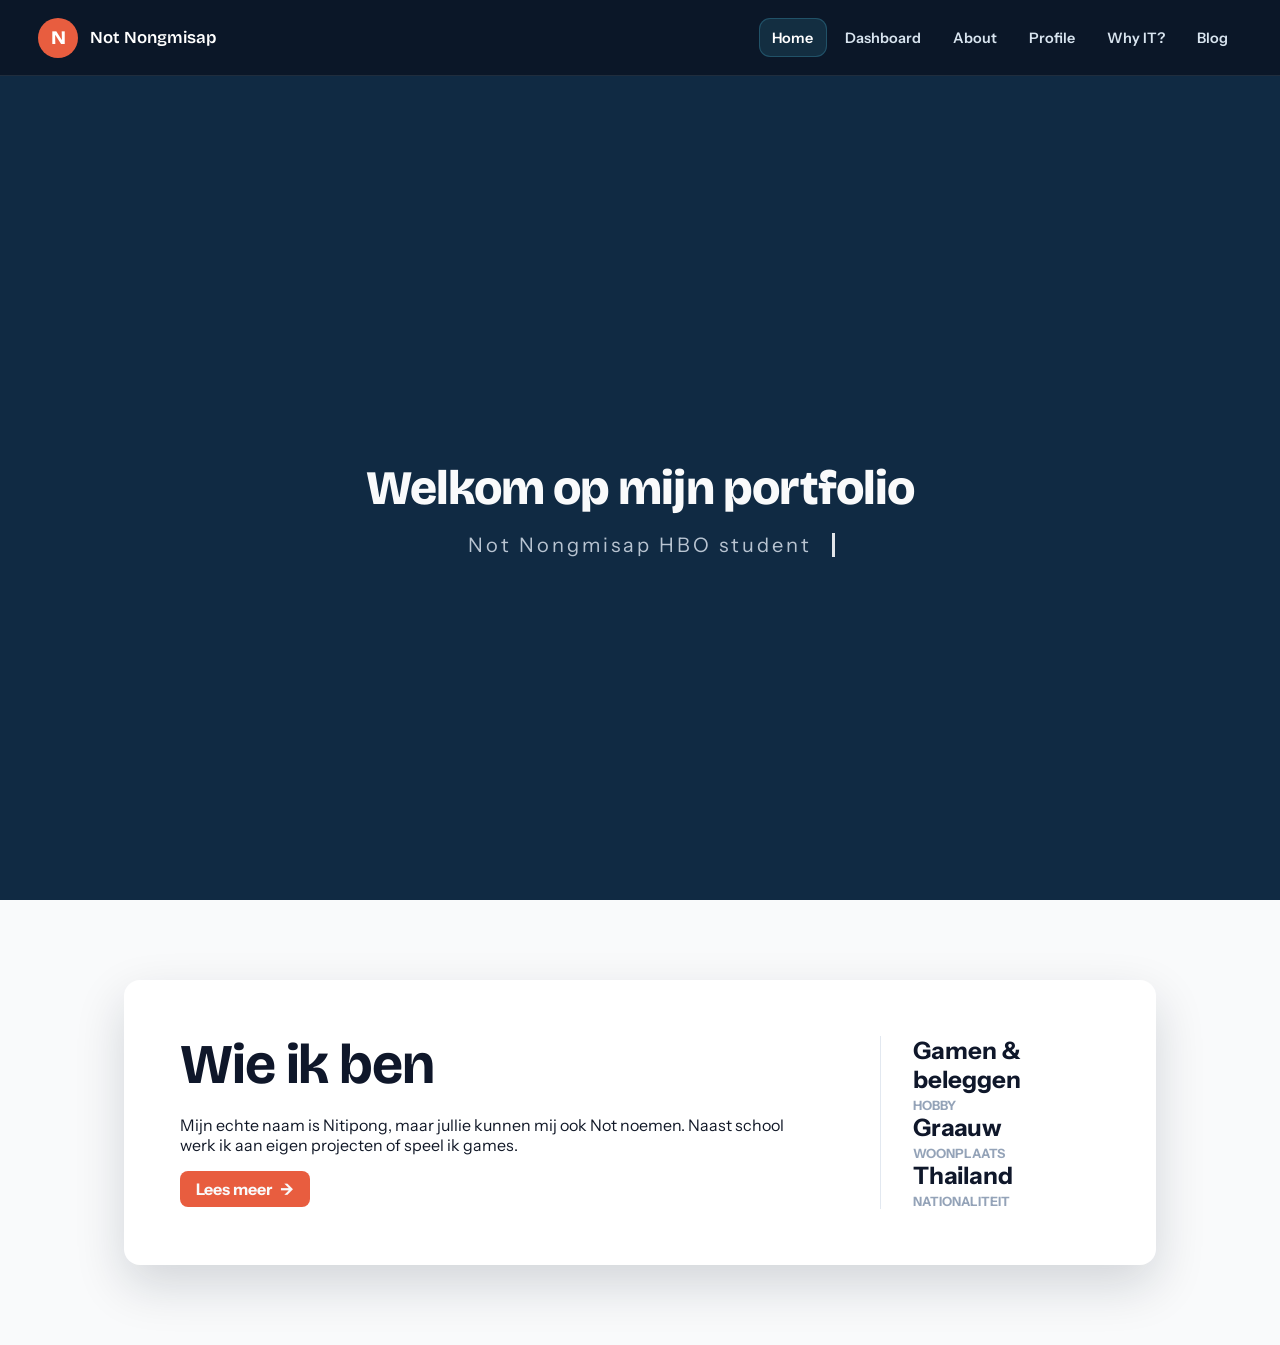
==== commit 8ebbd6cd: "Refine portfolio pages and styling Co-authored-by: Copilot <223556219+Copilot@users.noreply.github.c" ====
--- a/index.html
+++ b/index.html
@@ -5,6 +5,9 @@
     <meta charset="UTF-8">
     <meta name="viewport" content="width=device-width, initial-scale=1.0">
     <title>Home | Not Nongmisap</title>
+    <link rel="preconnect" href="https://fonts.googleapis.com">
+    <link rel="preconnect" href="https://fonts.gstatic.com" crossorigin>
+    <link rel="stylesheet" href="https://fonts.googleapis.com/css2?family=Bricolage+Grotesque:opsz,wght@12..96,600;12..96,800&family=Instrument+Sans:wght@400;500;600;700&display=swap">
     <link rel="stylesheet" href="assets/css/style.css">
     <script src="assets/js/nav.js" defer></script>
 </head>
@@ -13,7 +16,7 @@
     <nav aria-label="Hoofdnavigatie">
         <a class="nav-brand" href="index.html">
             <span class="nav-brand-mark" aria-hidden="true">N</span>
-            <span class="nav-brand-copy"><strong>NOT</strong><small>PORTFOLIO</small></span>
+            <span class="nav-brand-copy">Not Nongmisap</span>
         </a>
         <button class="nav-toggle" type="button" aria-expanded="false" aria-controls="nav-links" aria-label="Menu openen">
             <span class="nav-toggle-bar" aria-hidden="true"></span>
@@ -31,7 +34,7 @@
     </nav>
 
     <section id="home">
-        <h1>Welcome to my portfolio</h1>
+        <h1>Welkom op mijn portfolio</h1>
         <div class="typewriter">
             <p>Not Nongmisap HBO student</p>
         </div>
@@ -40,7 +43,6 @@
     <section class="container">
         <div class="home-content">
             <div class="home-copy">
-                <p class="eyebrow">HBO-ICT</p>
                 <h2>Wie ik ben</h2>
                 <p>Mijn echte naam is Nitipong, maar jullie kunnen mij ook Not noemen. Naast school werk ik aan eigen projecten of speel ik games.</p>
                 <a href="about.html" class="btn">Lees meer<span aria-hidden="true">&#8594;</span></a>
@@ -48,7 +50,7 @@
             <div class="home-stats" aria-label="Portfolio overzicht">
 
                 <div class="stat">
-                    <strong>Gamen, etc.</strong>
+                    <strong>Gamen &amp; beleggen</strong>
                     <span>Hobby</span>
                 </div>
                 <div class="stat">
--- a/assets/css/style.css
+++ b/assets/css/style.css
@@ -25,10 +25,12 @@
     --color-accent: #e85d3f;
     --color-accent-hover: #c94a31;
     --color-accent-teal: #15807b;
-    --color-accent-blue: #3f9fbc;
+    --color-accent-blue: #0878b4;
+    --font-display: 'Bricolage Grotesque', 'Segoe UI', sans-serif;
+    --font-body: 'Instrument Sans', -apple-system, BlinkMacSystemFont, 'Segoe UI', sans-serif;
     --color-secondary: #0878b4;
     --color-secondary-hover: #065a8c;
-    --color-blue: #3b82f6;
+    --color-blue: #0878b4;
     --color-bluegray: #2d4157;
     --color-slate: #1e293b;
     --color-slate-dark: #173f5f;
@@ -50,7 +52,7 @@
 
 body {
     margin: 0;
-    font-family: -apple-system, BlinkMacSystemFont, 'Segoe UI', 'Roboto', 'Oxygen', 'Ubuntu', 'Cantarell', sans-serif;
+    font-family: var(--font-body);
     padding: 0;
     background-color: var(--color-page-background);
     color: var(--color-text);
@@ -64,6 +66,8 @@
 h1,
 h2,
 h3 {
+    font-family: var(--font-display);
+    letter-spacing: -0.02em;
     overflow-wrap: break-word;
 }
 
@@ -138,10 +142,8 @@
     gap: 1.5rem;
     padding: 0.65rem clamp(1rem, 3vw, 2.5rem);
     border-bottom: 1px solid rgba(216, 228, 239, 0.1);
-    background: rgba(11, 23, 40, 0.96);
+    background: #0b1728;
     color: var(--color-page-background);
-    box-shadow: 0 8px 24px rgba(15, 23, 42, 0.18);
-    backdrop-filter: blur(16px);
 }
 
 .nav-brand {
@@ -158,30 +160,18 @@
     width: 2.5rem;
     height: 2.5rem;
     place-items: center;
-    border-radius: 0.75rem;
-    background: linear-gradient(135deg, var(--color-accent), var(--color-accent-hover));
-    box-shadow: 0 5px 14px rgba(232, 93, 63, 0.25);
+    border-radius: 50%;
+    background: var(--color-accent);
     color: var(--color-white);
-    font-size: 1.1rem;
-    font-weight: 850;
+    font-family: var(--font-display);
+    font-size: 1.2rem;
+    font-weight: 800;
 }
 
 .nav-brand-copy {
-    display: grid;
-    gap: 0.18rem;
-    line-height: 1;
-}
-
-.nav-brand-copy strong {
-    font-size: 0.88rem;
-    letter-spacing: 0.16em;
-}
-
-.nav-brand-copy small {
-    color: var(--color-text-subtle);
-    font-size: 0.58rem;
-    font-weight: 700;
-    letter-spacing: 0.18em;
+    font-family: var(--font-display);
+    font-size: 1.05rem;
+    font-weight: 600;
 }
 
 .nav-links {
@@ -212,7 +202,6 @@
 .nav-links a:hover {
     background-color: rgba(255, 255, 255, 0.08);
     color: var(--color-white);
-    transform: translateY(-1px);
 }
 
 .nav-links a.active {
@@ -318,10 +307,6 @@
         padding: 0.85rem 1rem;
         font-size: 1rem;
     }
-
-    .nav-links a:hover {
-        transform: translateX(3px);
-    }
 }
 
 @media (max-width: 760px) and (prefers-reduced-motion: reduce) {
@@ -341,10 +326,7 @@
     min-height: calc(100svh - var(--nav-height));
     box-sizing: border-box;
     padding: 2rem;
-    background:
-        radial-gradient(ellipse at 18% 22%, rgba(63, 159, 188, 0.28), transparent 38%),
-        radial-gradient(ellipse at 82% 76%, rgba(232, 93, 63, 0.18), transparent 34%),
-        linear-gradient(135deg, #0b1728 0%, #122b43 52%, #102a43 100%);
+    background: var(--color-text-navy);
     font-size: 1.5rem;
     text-align: center;
     color: var(--color-page-background);
@@ -354,39 +336,10 @@
     align-items: center;
 }
 
-#home::before,
-#home::after {
-    content: "";
-    position: absolute;
-    inset: 0;
-    pointer-events: none;
-}
-
-#home::before {
-    z-index: -1;
-    background-image:
-        linear-gradient(rgba(255, 255, 255, 0.035) 1px, transparent 1px),
-        linear-gradient(90deg, rgba(255, 255, 255, 0.035) 1px, transparent 1px);
-    background-size: 52px 52px;
-    mask-image: linear-gradient(to bottom, black, transparent 88%);
-}
-
-#home::after {
-    z-index: -1;
-    inset: auto auto 10% 50%;
-    width: min(60vw, 760px);
-    aspect-ratio: 1;
-    border: 1px solid rgba(255, 255, 255, 0.08);
-    border-radius: 50%;
-    box-shadow: 0 0 0 58px rgba(255, 255, 255, 0.025), 0 0 0 116px rgba(255, 255, 255, 0.018);
-    transform: translateX(-50%);
-}
-
 #home h1 {
     font-size: clamp(2rem, 8vw, 3rem);
-    font-weight: 700;
+    font-weight: 800;
     margin-bottom: 1rem;
-    letter-spacing: -1px;
 }
 
 #home p {
@@ -627,30 +580,6 @@
     object-position: center;
 }
 
-.about-photo-caption {
-    position: absolute;
-    z-index: 1;
-    right: 1.5rem;
-    bottom: 1.5rem;
-    left: 1.5rem;
-    display: flex;
-    align-items: center;
-    gap: 0.65rem;
-    color: var(--color-white);
-    font-size: 0.9rem;
-    font-weight: 650;
-    letter-spacing: 0.02em;
-}
-
-.about-photo-dot {
-    width: 0.6rem;
-    height: 0.6rem;
-    flex: 0 0 auto;
-    border-radius: 50%;
-    background: var(--color-accent);
-    box-shadow: 0 0 0 5px rgba(232, 93, 63, 0.2);
-}
-
 .about-copy {
     display: flex;
     flex-direction: column;
@@ -660,26 +589,11 @@
     color: var(--color-text-lightest);
 }
 
-.about-eyebrow,
-.about-detail-label {
-    margin: 0 0 1rem;
-    color: var(--color-accent-blue);
-    font-size: 0.75rem;
-    font-weight: 800;
-    letter-spacing: 0.14em;
-    text-transform: uppercase;
-}
-
 .about-copy h1 {
     margin: 0;
     color: var(--color-white);
     font-size: clamp(2.6rem, 5vw, 4.5rem);
-    letter-spacing: -0.055em;
     line-height: 1.02;
-}
-
-.about-copy h1 span {
-    color: var(--color-accent);
 }
 
 .about-lead {
@@ -737,14 +651,6 @@
     border: 1px solid var(--color-border);
     border-radius: 1rem;
     background: var(--color-white);
-    box-shadow: 0 10px 28px var(--color-shadow-navy-faint);
-}
-
-.about-detail-label {
-    display: block;
-    margin-bottom: 0.75rem;
-    color: var(--color-accent-teal);
-    letter-spacing: 0.09em;
 }
 
 .about-detail h2 {
@@ -838,7 +744,7 @@
     background-color: var(--color-white);
     border-radius: 0.75rem;
     overflow: hidden;
-    box-shadow: 0 16px 32px var(--color-shadow-black-strong);
+    border: 1px solid var(--color-border);
     padding: 1.5rem;
     display: flex;
     flex-direction: column;
@@ -882,39 +788,6 @@
 
 html {
     scroll-behavior: smooth;
-}
-
-#experience {
-    scroll-margin-top: calc(var(--nav-height) + 1rem);
-}
-
-.profile-experience-link {
-    display: inline-flex;
-    align-items: center;
-    gap: 0.5rem;
-    margin: 0 0 1rem;
-    padding: 0.7rem 1rem;
-    border-radius: 0.65rem;
-    background: var(--color-secondary);
-    color: var(--color-white);
-    font-weight: 700;
-    text-decoration: none;
-    transition: background-color 180ms ease, transform 180ms ease;
-}
-
-.profile-experience-link:hover {
-    background: var(--color-blue);
-    transform: translateY(-1px);
-}
-
-.profile-experience-link:focus-visible {
-    outline: 3px solid var(--color-blue);
-    outline-offset: 3px;
-}
-
-#experience:target {
-    outline: 2px solid var(--color-accent-blue);
-    outline-offset: 4px;
 }
 
 @media (prefers-reduced-motion: reduce) {
@@ -959,13 +832,11 @@
 }
 
 .profile-social-link {
-    transition: border-color 180ms ease, transform 180ms ease, box-shadow 180ms ease;
+    transition: border-color 180ms ease;
 }
 
 .profile-social-link:hover {
-    transform: translateY(-2px);
     border-color: var(--color-accent-blue);
-    box-shadow: 0 10px 24px var(--color-shadow-navy-faint);
 }
 
 .profile-social-link span,
@@ -991,10 +862,8 @@
 }
 
 .profile-hero {
-    background: linear-gradient(135deg, var(--color-text-navy), var(--color-slate-dark));
-    border-left: 5px solid var(--color-accent);
+    background: var(--color-text-navy);
     border-radius: 0.75rem;
-    box-shadow: 0 18px 40px var(--color-shadow-navy-medium);
     display: block;
     margin: 2rem 0;
     padding: clamp(2rem, 5vw, 4rem);
@@ -1021,7 +890,7 @@
 
 .profile-hero + .profile-hero {
     background: var(--color-white);
-    border-left: 5px solid var(--color-secondary);
+    border: 1px solid var(--color-border);
     color: var(--color-text);
 }
 
@@ -1055,10 +924,21 @@
 }
 .swot div{
     background: var(--color-white);
+    border: 1px solid var(--color-border);
+    border-top: 3px solid var(--swot-color);
     border-radius: 0.75rem;
-    box-shadow: 0 12px 30px var(--color-shadow-navy-soft);
     padding: 1.75rem;
 }
+
+.swot h3 {
+    margin-top: 0;
+    color: var(--swot-color);
+}
+
+.swot .strength { --swot-color: var(--color-accent-teal); }
+.swot .weakness { --swot-color: var(--color-accent); }
+.swot .opportunity { --swot-color: var(--color-secondary); }
+.swot .threat { --swot-color: var(--color-text-navy); }
 
 @media (max-width: 700px) {
     .profile-hero .home-stats {
@@ -1088,19 +968,6 @@
     border-bottom: 1px solid var(--color-border);
 }
 
-.hero::before {
-    position: absolute;
-    top: -180px;
-    right: -180px;
-    width: 500px;
-    height: 500px;
-    border-radius: 50%;
-    background: var(--color-secondary-glow);
-    filter: blur(70px);
-    content: "";
-    pointer-events: none;
-}
-
 .hero h1 {
     position: relative;
     max-width: 800px;
@@ -1108,16 +975,7 @@
     color: var(--color-text-navy);
     font-size: clamp(2.8rem, 7vw, 5rem);
     font-weight: 800;
-    letter-spacing: -0.065em;
     line-height: 1.08;
-}
-
-.hero h1 span {
-    color: var(--color-blue);
-}
-
-.hero h1 .hero-highlight {
-    color: var(--color-accent);
 }
 
 .hero-description {
@@ -1128,31 +986,6 @@
     line-height: 1.9;
 }
 
-.hero-link {
-    display: inline-flex;
-    align-items: center;
-    gap: 12px;
-    margin-top: 28px;
-    padding: 13px 20px;
-    border-radius: 12px;
-    background: var(--color-accent);
-    color: var(--color-white);
-    font-size: 0.9rem;
-    font-weight: 700;
-    text-decoration: none;
-    transition: background 180ms ease, transform 180ms ease;
-}
-
-.hero-link:hover {
-    background: var(--color-accent-hover);
-    transform: translateY(-2px);
-}
-
-.hero-link:focus-visible {
-    outline: 3px solid var(--color-blue);
-    outline-offset: 3px;
-}
-
 .content-section {
     padding-block: 76px;
     border-bottom: 1px solid var(--color-border);
@@ -1221,12 +1054,6 @@
     border: 1px solid var(--color-border);
     border-radius: var(--radius);
     background: var(--color-white);
-    transition: transform 180ms ease, box-shadow 180ms ease;
-}
-
-.principle-card:hover {
-    transform: translateY(-4px);
-    box-shadow: 0 14px 32px var(--color-shadow-navy-faint);
 }
 
 .principle-number {
@@ -1355,12 +1182,57 @@
 }
 
 .goal-list li {
-    margin-bottom: 1rem;
-    padding: 1.25rem 1.5rem;
-    border-left: 4px solid var(--color-accent);
-    border-radius: 0.5rem;
-    background: var(--color-white);
-    box-shadow: 0 8px 20px var(--color-shadow-navy-faint);
+    padding: 1.25rem 0;
+    border-top: 1px solid var(--color-border);
+}
+
+.goal-list li:last-child {
+    border-bottom: 1px solid var(--color-border);
+}
+
+/* Why IT: toekomst-tijdlijn */
+.timeline {
+    max-width: 780px;
+    margin: 0;
+    padding: 0;
+    list-style: none;
+}
+
+.timeline li {
+    display: grid;
+    grid-template-columns: 9rem minmax(0, 1fr);
+    column-gap: 1.5rem;
+    padding: 1.5rem 0;
+    border-top: 1px solid var(--color-border);
+}
+
+.timeline-when {
+    grid-row: span 2;
+    color: var(--color-accent);
+    font-family: var(--font-display);
+    font-size: 1.1rem;
+    font-weight: 800;
+}
+
+.timeline h3 {
+    margin: 0 0 0.35rem;
+    color: var(--color-text-navy);
+}
+
+.timeline p {
+    margin: 0;
+    color: var(--color-text-muted);
+    line-height: 1.8;
+}
+
+.progress-label {
+    margin: 1.5rem 0 0;
+    color: var(--color-text-navy);
+    font-weight: 600;
+}
+
+#progressbar {
+    margin-top: 0.5rem;
 }
 
 .goal-list h3 {
@@ -1435,9 +1307,17 @@
         width: calc(100% - 32px);
     }
 
-    .goal-list li,
     .swot div {
         padding: 1.25rem;
+    }
+
+    .timeline li {
+        grid-template-columns: 1fr;
+    }
+
+    .timeline-when {
+        grid-row: auto;
+        margin-bottom: 0.25rem;
     }
 }
 
@@ -1461,8 +1341,7 @@
     }
 
     .btn,
-    .btn-secondary,
-    .hero-link {
+    .btn-secondary {
         padding: 0.6rem 0.9rem;
     }
 }
